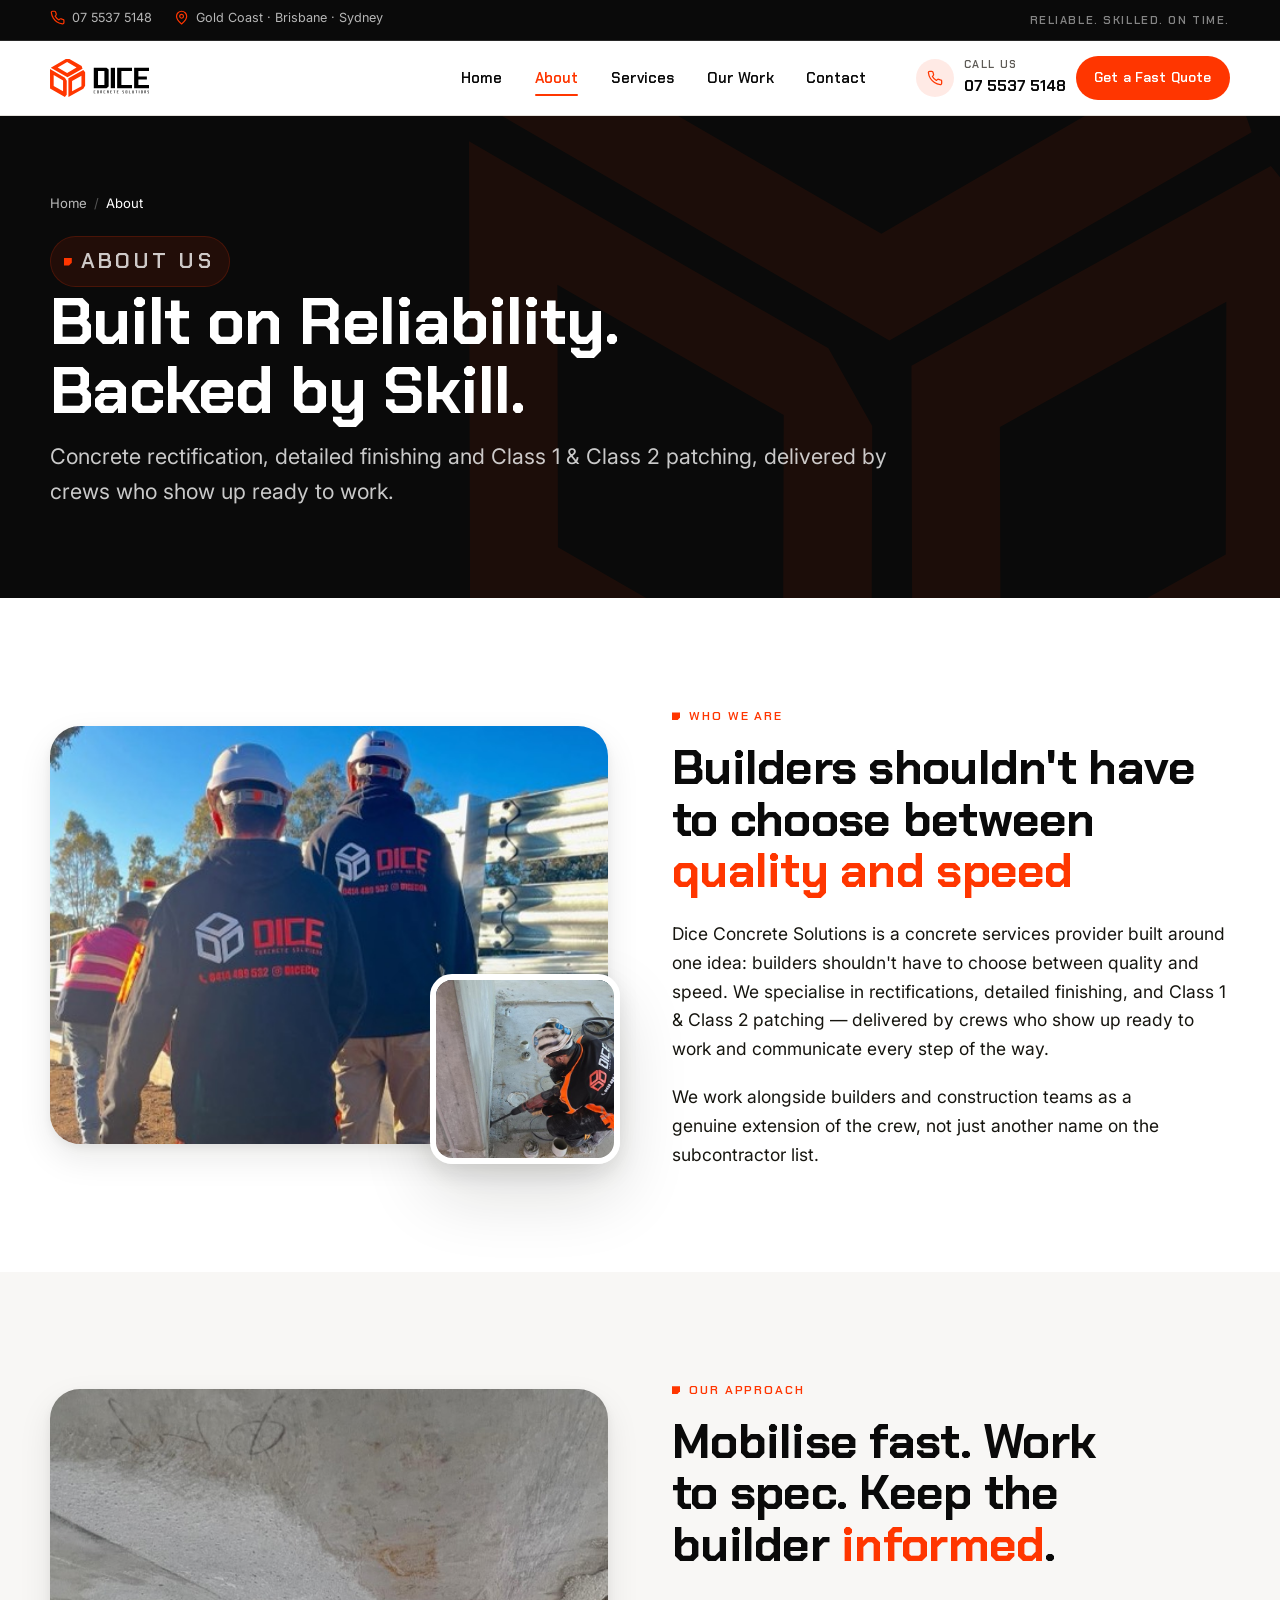
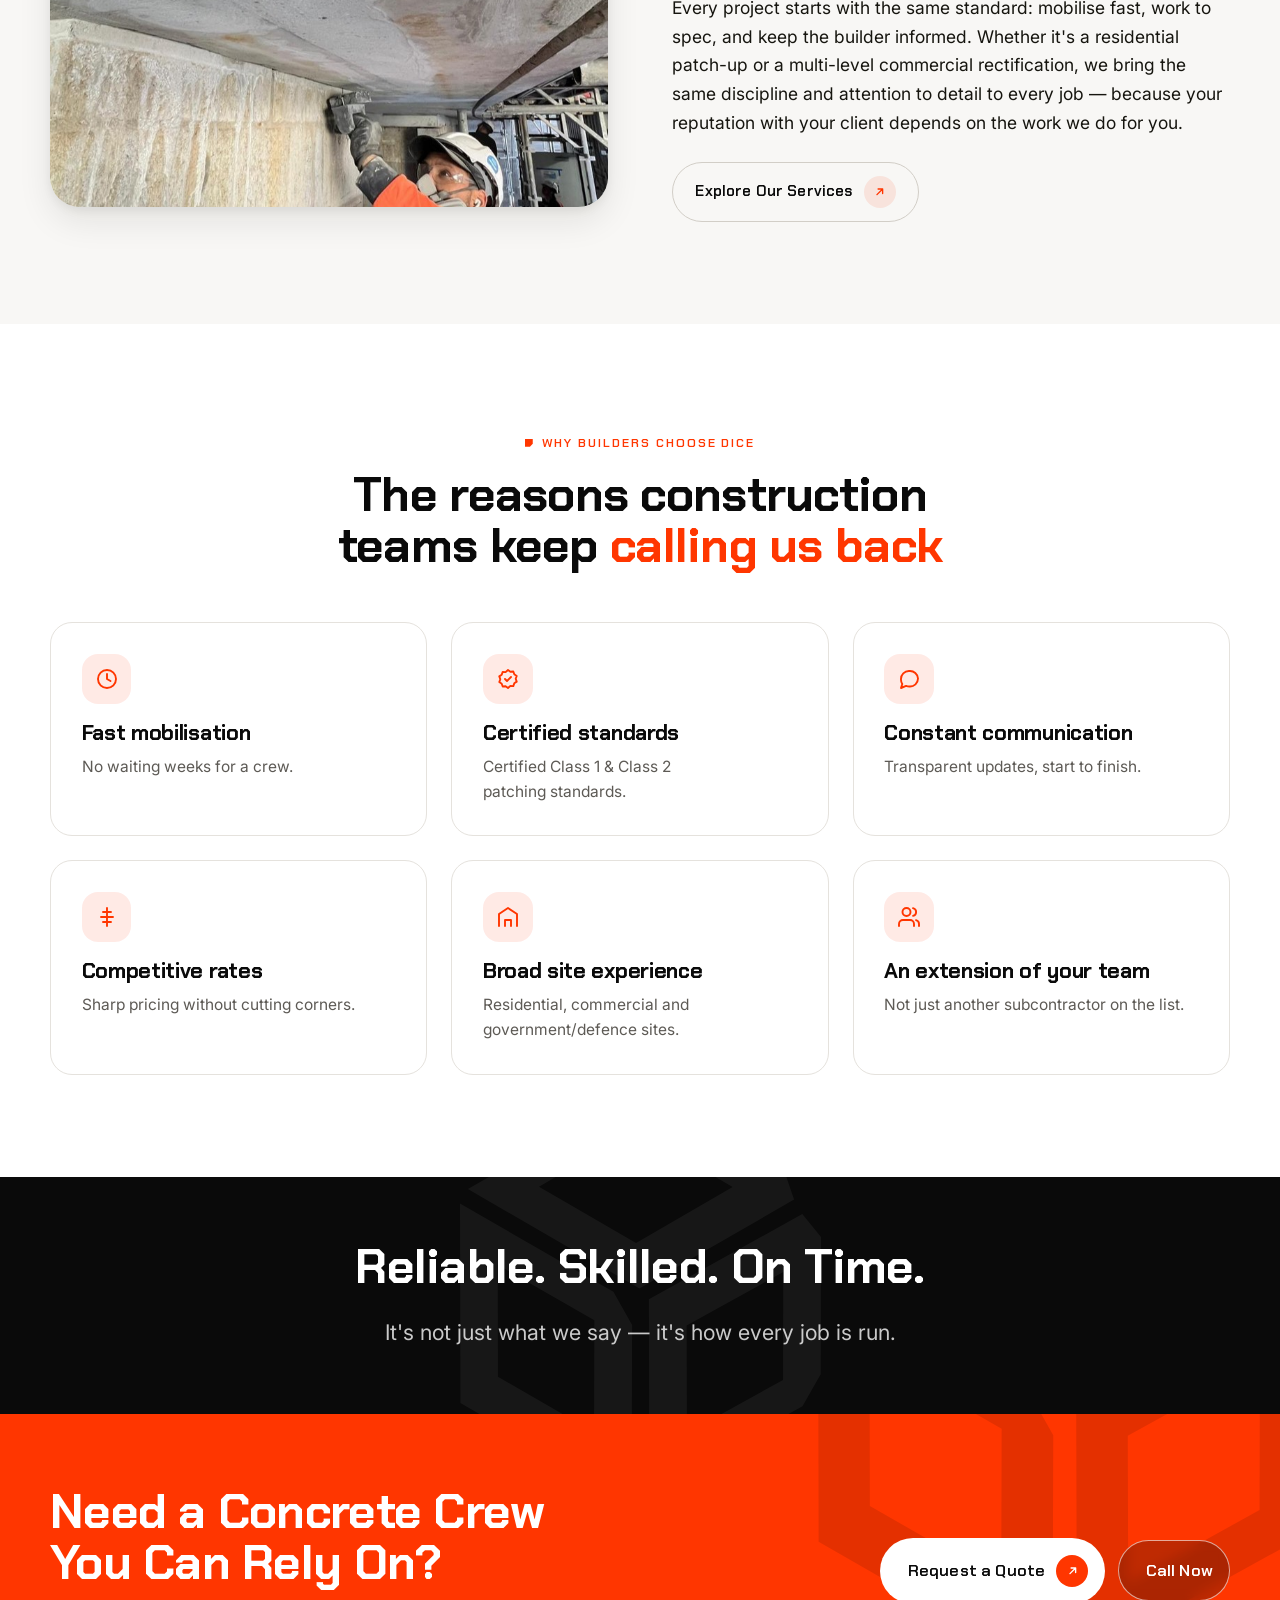
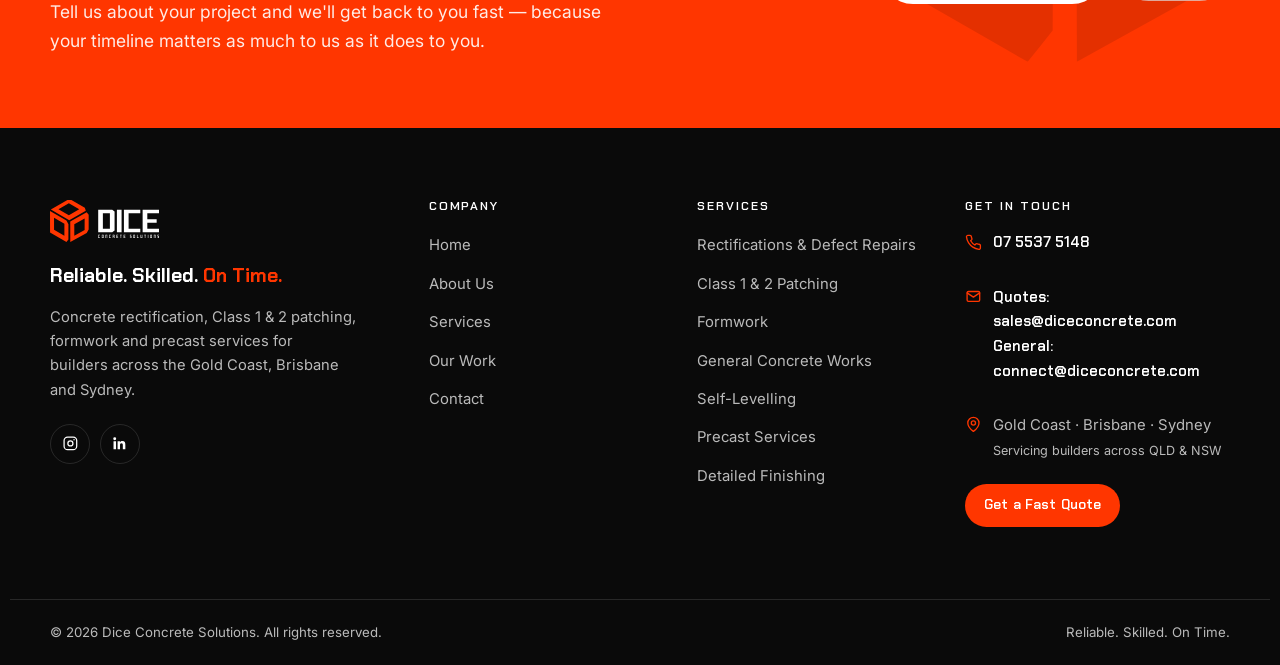
==== about/index.html @ fd0170e8 "First commit" ====
<!doctype html>
<html lang="en-AU">
<head>
<meta charset="utf-8">
<meta name="viewport" content="width=device-width, initial-scale=1">

<title>About Dice Concrete Solutions | Concrete Specialists</title>
<meta name="description" content="Learn about Dice Concrete Solutions — a concrete rectification and patching specialist built on reliability, skill and on-time delivery for builders across QLD &amp; NSW.">
<link rel="canonical" href="https://diceconc.com.au/about/">

<meta name="robots" content="index, follow, max-image-preview:large">
<meta name="theme-color" content="#0a0a0a">

<meta property="og:type" content="website">
<meta property="og:site_name" content="Dice Concrete Solutions">
<meta property="og:locale" content="en_AU">
<meta property="og:title" content="About Dice Concrete Solutions | Concrete Specialists">
<meta property="og:description" content="A concrete rectification and patching specialist built on reliability, skill and on-time delivery for builders across QLD &amp; NSW.">
<meta property="og:url" content="https://diceconc.com.au/about/">
<meta property="og:image" content="https://diceconc.com.au/assets/img/og-image.jpg">
<meta property="og:image:width" content="1200">
<meta property="og:image:height" content="630">
<meta name="twitter:card" content="summary_large_image">
<meta name="twitter:image" content="https://diceconc.com.au/assets/img/og-image.jpg">

<link rel="icon" href="../favicon.ico" sizes="32x32">
<link rel="icon" href="../favicon.svg" type="image/svg+xml">
<link rel="apple-touch-icon" href="../apple-touch-icon.png">
<link rel="manifest" href="../site.webmanifest">

<link rel="preconnect" href="https://fonts.googleapis.com">
<link rel="preconnect" href="https://fonts.gstatic.com" crossorigin>
<link rel="stylesheet" href="https://fonts.googleapis.com/css2?family=Chakra+Petch:wght@500;600;700&family=Inter:wght@400;500;600;700&display=swap">
<link rel="stylesheet" href="../assets/css/styles.css">

<script type="application/ld+json">
{
  "@context": "https://schema.org",
  "@graph": [
    {
      "@type": "AboutPage",
      "@id": "https://diceconc.com.au/about/#webpage",
      "url": "https://diceconc.com.au/about/",
      "name": "About Dice Concrete Solutions | Concrete Specialists",
      "inLanguage": "en-AU",
      "about": { "@id": "https://diceconc.com.au/#business" },
      "isPartOf": { "@id": "https://diceconc.com.au/#website" }
    },
    {
      "@type": "BreadcrumbList",
      "itemListElement": [
        { "@type": "ListItem", "position": 1, "name": "Home", "item": "https://diceconc.com.au/" },
        { "@type": "ListItem", "position": 2, "name": "About", "item": "https://diceconc.com.au/about/" }
      ]
    }
  ]
}
</script>
</head>
<body>
<a class="skip-link" href="#main">Skip to main content</a>

<div class="topbar">
  <div class="container topbar__inner">
    <ul class="topbar__list">
      <li>
        <a class="topbar__item" href="tel:+61755375148">
          <svg viewBox="0 0 24 24" fill="none" stroke="currentColor" stroke-width="1.9" stroke-linecap="round" stroke-linejoin="round" aria-hidden="true"><path d="M22 16.9v3a2 2 0 0 1-2.2 2 19.8 19.8 0 0 1-8.6-3.1 19.5 19.5 0 0 1-6-6A19.8 19.8 0 0 1 2.1 4.2 2 2 0 0 1 4.1 2h3a2 2 0 0 1 2 1.7c.1.9.4 1.8.7 2.6a2 2 0 0 1-.5 2.1L8.1 9.7a16 16 0 0 0 6 6l1.3-1.3a2 2 0 0 1 2.1-.4c.8.3 1.7.6 2.6.7a2 2 0 0 1 1.9 2.2z"/></svg>
          <span>07 5537 5148</span>
        </a>
      </li>
      <li class="topbar__hide-sm">
        <span class="topbar__item">
          <svg viewBox="0 0 24 24" fill="none" stroke="currentColor" stroke-width="1.9" stroke-linecap="round" stroke-linejoin="round" aria-hidden="true"><path d="M20 10c0 6-8 12-8 12s-8-6-8-12a8 8 0 0 1 16 0z"/><circle cx="12" cy="10" r="3"/></svg>
          <span>Gold Coast &middot; Brisbane &middot; Sydney</span>
        </span>
      </li>
    </ul>
    <p class="topbar__tag topbar__hide-sm" style="margin:0">Reliable. Skilled. On Time.</p>
  </div>
</div>

<header class="site-header">
  <div class="container site-header__inner">
    <a class="brand" href=".." aria-label="Dice Concrete Solutions — home">
      <img src="../assets/img/logo-full.svg" alt="Dice Concrete Solutions" width="548" height="211">
    </a>
    <nav class="nav" aria-label="Main">
      <ul class="nav__list">
        <li><a class="nav__link" href="..">Home</a></li>
        <li><a class="nav__link" href="../about" aria-current="page">About</a></li>
        <li><a class="nav__link" href="../services">Services</a></li>
        <li><a class="nav__link" href="../projects">Our Work</a></li>
        <!-- <li><a class="nav__link" href="../testimonials">Testimonials</a></li> -->
        <li><a class="nav__link" href="../contact">Contact</a></li>
      </ul>
    </nav>
    <div class="header__actions">
      <a class="header__phone" href="tel:+61755375148">
        <span class="header__phone-icon">
          <svg viewBox="0 0 24 24" fill="none" stroke="currentColor" stroke-width="1.9" stroke-linecap="round" stroke-linejoin="round" aria-hidden="true"><path d="M22 16.9v3a2 2 0 0 1-2.2 2 19.8 19.8 0 0 1-8.6-3.1 19.5 19.5 0 0 1-6-6A19.8 19.8 0 0 1 2.1 4.2 2 2 0 0 1 4.1 2h3a2 2 0 0 1 2 1.7c.1.9.4 1.8.7 2.6a2 2 0 0 1-.5 2.1L8.1 9.7a16 16 0 0 0 6 6l1.3-1.3a2 2 0 0 1 2.1-.4c.8.3 1.7.6 2.6.7a2 2 0 0 1 1.9 2.2z"/></svg>
        </span>
        <span>
          <span class="header__phone-label">Call us</span>
          <span class="header__phone-value">07 5537 5148</span>
        </span>
      </a>
      <a class="btn btn--sm" href="../contact">Get a Fast Quote</a>
      <button class="nav-toggle" type="button" aria-expanded="false" aria-controls="mobile-drawer" aria-label="Open menu">
        <span class="nav-toggle__bars" aria-hidden="true"><span></span><span></span><span></span></span>
      </button>
    </div>
  </div>
</header>

<div class="drawer" id="mobile-drawer">
  <div class="drawer__scrim" aria-hidden="true"></div>
  <div class="drawer__panel" role="dialog" aria-modal="true" aria-label="Site menu">
    <div class="drawer__top">
      <span class="brand"><img src="../assets/img/logo-full-light.svg" alt="Dice Concrete Solutions" width="548" height="211"></span>
      <button class="drawer__close" type="button" aria-label="Close menu">
        <svg viewBox="0 0 24 24" fill="none" stroke="currentColor" stroke-width="2.2" aria-hidden="true"><path d="M5 5l14 14M19 5L5 19"/></svg>
      </button>
    </div>
    <ul class="drawer__nav">
      <li><a href="..">Home <span aria-hidden="true">&rarr;</span></a></li>
      <li><a href="../about" aria-current="page">About <span aria-hidden="true">&rarr;</span></a></li>
      <li><a href="../services">Services <span aria-hidden="true">&rarr;</span></a></li>
      <li><a href="../projects">Our Work <span aria-hidden="true">&rarr;</span></a></li>
      <li><a href="../testimonials">Testimonials <span aria-hidden="true">&rarr;</span></a></li>
      <li><a href="../contact">Contact <span aria-hidden="true">&rarr;</span></a></li>
    </ul>
    <div class="drawer__foot">
      <a class="btn btn--block" href="../contact">Request a Quote
        <span class="btn__icon" aria-hidden="true"><svg viewBox="0 0 24 24" fill="none" stroke="currentColor" stroke-width="2.4" stroke-linecap="round" stroke-linejoin="round"><path d="M7 17 17 7M9 7h8v8"/></svg></span>
      </a>
      <a class="btn btn--on-dark btn--block" href="tel:+61755375148">Call 07 5537 5148</a>
      <p class="drawer__meta">Serving builders across the Gold Coast, Brisbane and Sydney.</p>
    </div>
  </div>
</div>

<main id="main">

  <section class="page-hero">
    <div class="container">
      <div class="page-hero__inner">
        <ol class="breadcrumbs">
          <li><a href="..">Home</a></li>
          <li><span aria-current="page">About</span></li>
        </ol>
        <p class="eyebrow eyebrow--pill">About Us</p>
        <h1>Built on Reliability. Backed by Skill.</h1>
        <p>Concrete rectification, detailed finishing and Class 1 &amp; Class 2 patching, delivered by crews who show up ready to work.</p>
      </div>
    </div>
  </section>

  <!-- WHO WE ARE -->
  <section class="section" aria-labelledby="who-title">
    <div class="container">
      <div class="split">
        <div class="media-stack reveal">
          <div class="media-stack__main">
            <img src="../assets/img/hero-960.jpg"
                 srcset="../assets/img/hero-640.jpg 640w, ../assets/img/hero-960.jpg 960w, ../assets/img/hero-1440.jpg 1440w"
                 sizes="(min-width: 940px) 46vw, 92vw"
                 width="960" height="540" loading="lazy" decoding="async"
                 style="aspect-ratio:4/3"
                 alt="Two Dice Concrete Solutions crew members in branded hoodies and hard hats walking beside a newly finished concrete barrier on site.">
          </div>
          <div class="media-stack__inset">
            <img src="../assets/img/work-core-drilling-480.jpg" width="480" height="640" loading="lazy" decoding="async"
                 alt="Dice Concrete Solutions worker using a rotary hammer around floor penetrations in a concrete slab.">
          </div>
        </div>

        <div class="reveal" data-reveal-delay="80">
          <p class="eyebrow">Who We Are</p>
          <h2 id="who-title">Builders shouldn't have to choose between <span class="accent">quality and speed</span></h2>
          <p>Dice Concrete Solutions is a concrete services provider built around one idea: builders shouldn't have to choose between quality and speed. We specialise in rectifications, detailed finishing, and Class 1 &amp; Class 2 patching — delivered by crews who show up ready to work and communicate every step of the way.</p>
          <p>We work alongside builders and construction teams as a genuine extension of the crew, not just another name on the subcontractor list.</p>
        </div>
      </div>
    </div>
  </section>

  <!-- OUR APPROACH -->
  <section class="section section--alt" aria-labelledby="approach-title">
    <div class="container">
      <div class="split split--reverse">
        <div class="reveal">
          <p class="eyebrow">Our Approach</p>
          <h2 id="approach-title">Mobilise fast. Work to spec. Keep the builder <span class="accent">informed</span>.</h2>
          <p>Every project starts with the same standard: mobilise fast, work to spec, and keep the builder informed. Whether it's a residential patch-up or a multi-level commercial rectification, we bring the same discipline and attention to detail to every job — because your reputation with your client depends on the work we do for you.</p>
          <div class="btn-row" style="margin-top:1.5rem">
            <a class="btn btn--ghost" href="../services">Explore Our Services
              <span class="btn__icon" aria-hidden="true"><svg viewBox="0 0 24 24" fill="none" stroke="currentColor" stroke-width="2.4" stroke-linecap="round" stroke-linejoin="round"><path d="M7 17 17 7M9 7h8v8"/></svg></span>
            </a>
          </div>
        </div>
        <div class="reveal" data-reveal-delay="80">
          <div class="media-stack__main">
            <img src="../assets/img/work-finishing-800.jpg"
                 srcset="../assets/img/work-finishing-480.jpg 480w, ../assets/img/work-finishing-800.jpg 800w, ../assets/img/work-finishing-1440.jpg 1440w"
                 sizes="(min-width: 940px) 46vw, 92vw"
                 width="800" height="1066" loading="lazy" decoding="async"
                 style="aspect-ratio:4/3;object-fit:cover"
                 alt="Dice Concrete Solutions tradesperson hand-trowelling a patch repair to a concrete soffit while wearing a respirator.">
          </div>
        </div>
      </div>
    </div>
  </section>

  <!-- WHY BUILDERS CHOOSE DICE -->
  <section class="section" aria-labelledby="choose-title">
    <div class="container">
      <div class="section-head section-head--center">
        <p class="eyebrow" style="justify-content:center">Why Builders Choose Dice</p>
        <h2 id="choose-title">The reasons construction teams keep <span class="accent">calling us back</span></h2>
      </div>

      <div class="grid grid--3">
        <div class="card reveal">
          <span class="card__icon" aria-hidden="true"><svg viewBox="0 0 24 24" fill="none" stroke="currentColor" stroke-width="1.9" stroke-linecap="round" stroke-linejoin="round"><circle cx="12" cy="12" r="9"/><path d="M12 7v5l3.5 2"/></svg></span>
          <h3>Fast mobilisation</h3>
          <p>No waiting weeks for a crew.</p>
        </div>
        <div class="card reveal" data-reveal-delay="60">
          <span class="card__icon" aria-hidden="true"><svg viewBox="0 0 24 24" fill="none" stroke="currentColor" stroke-width="1.9" stroke-linecap="round" stroke-linejoin="round"><path d="m9 12 2 2 4-4"/><path d="M12 3l2.4 1.7 2.9-.2 1 2.8 2.4 1.7-1 2.8 1 2.8-2.4 1.7-1 2.8-2.9-.2L12 21l-2.4-1.7-2.9.2-1-2.8L3.3 15l1-2.8-1-2.8 2.4-1.7 1-2.8 2.9.2z"/></svg></span>
          <h3>Certified standards</h3>
          <p>Certified Class 1 &amp; Class 2 patching standards.</p>
        </div>
        <div class="card reveal" data-reveal-delay="120">
          <span class="card__icon" aria-hidden="true"><svg viewBox="0 0 24 24" fill="none" stroke="currentColor" stroke-width="1.9" stroke-linecap="round" stroke-linejoin="round"><path d="M21 11.5a8 8 0 0 1-8.5 8 9 9 0 0 1-3.4-.6L4 21l1.3-4a8 8 0 0 1-1.3-4.4A8 8 0 0 1 12.5 4a8 8 0 0 1 8.5 7.5z"/></svg></span>
          <h3>Constant communication</h3>
          <p>Transparent updates, start to finish.</p>
        </div>
        <div class="card reveal" data-reveal-delay="180">
          <span class="card__icon" aria-hidden="true"><svg viewBox="0 0 24 24" fill="none" stroke="currentColor" stroke-width="1.9" stroke-linecap="round" stroke-linejoin="round"><path d="M12 3v18M8 7h8M6 12h12M8 17h8"/></svg></span>
          <h3>Competitive rates</h3>
          <p>Sharp pricing without cutting corners.</p>
        </div>
        <div class="card reveal" data-reveal-delay="240">
          <span class="card__icon" aria-hidden="true"><svg viewBox="0 0 24 24" fill="none" stroke="currentColor" stroke-width="1.9" stroke-linecap="round" stroke-linejoin="round"><path d="M3 21V9l9-6 9 6v12"/><path d="M9 21v-6h6v6"/></svg></span>
          <h3>Broad site experience</h3>
          <p>Residential, commercial and government/defence sites.</p>
        </div>
        <div class="card reveal" data-reveal-delay="300">
          <span class="card__icon" aria-hidden="true"><svg viewBox="0 0 24 24" fill="none" stroke="currentColor" stroke-width="1.9" stroke-linecap="round" stroke-linejoin="round"><path d="M17 21v-2a4 4 0 0 0-4-4H6a4 4 0 0 0-4 4v2"/><circle cx="9.5" cy="7" r="4"/><path d="M22 21v-2a4 4 0 0 0-3-3.9"/><path d="M16 3.1a4 4 0 0 1 0 7.8"/></svg></span>
          <h3>An extension of your team</h3>
          <p>Not just another subcontractor on the list.</p>
        </div>
      </div>
    </div>
  </section>

  <!-- VALUES BAND -->
  <section class="section section--dark section--tight section--watermark">
    <div class="container">
      <div class="section-head section-head--center" style="margin-bottom:0">
        <h2 style="font-size:var(--step-4)">Reliable. Skilled. On&nbsp;Time.</h2>
        <p class="lead">It's not just what we say — it's how every job is run.</p>
      </div>
    </div>
  </section>

  <section class="cta-band">
    <div class="container cta-band__inner">
      <div>
        <h2>Need a Concrete Crew You Can Rely On?</h2>
        <p>Tell us about your project and we'll get back to you fast — because your timeline matters as much to us as it does to you.</p>
      </div>
      <div class="btn-row">
        <a class="btn btn--lg" href="../contact">Request a Quote
          <span class="btn__icon" aria-hidden="true"><svg viewBox="0 0 24 24" fill="none" stroke="currentColor" stroke-width="2.4" stroke-linecap="round" stroke-linejoin="round"><path d="M7 17 17 7M9 7h8v8"/></svg></span>
        </a>
        <a class="btn btn--on-dark btn--lg" href="tel:+61755375148">Call Now</a>
      </div>
    </div>
  </section>

</main>

<footer class="site-footer">
  <div class="container site-footer__main">
    <div class="footer__brand">
      <a class="brand" href=".." aria-label="Dice Concrete Solutions — home">
        <img src="../assets/img/logo-full-light.svg" alt="Dice Concrete Solutions" width="548" height="211">
      </a>
      <p class="footer__tagline">Reliable. Skilled. <span>On Time.</span></p>
      <p class="footer__about">Concrete rectification, Class 1 &amp; 2 patching, formwork and precast services for builders across the Gold Coast, Brisbane and Sydney.</p>
      <div class="socials">
        <a href="https://www.instagram.com/diceconc/" target="_blank" rel="noopener noreferrer" aria-label="Dice Concrete Solutions on Instagram">
          <svg viewBox="0 0 24 24" fill="none" stroke="currentColor" stroke-width="1.8" stroke-linecap="round" stroke-linejoin="round" aria-hidden="true"><rect x="3" y="3" width="18" height="18" rx="5"/><circle cx="12" cy="12" r="3.6"/><circle cx="17.2" cy="6.8" r="1" fill="currentColor" stroke="none"/></svg>
        </a>
        <a href="https://www.linkedin.com/company/dice-concrete" target="_blank" rel="noopener noreferrer" aria-label="Dice Concrete Solutions on LinkedIn">
          <svg viewBox="0 0 24 24" fill="currentColor" aria-hidden="true"><path d="M20.4 20.5h-3.5v-5.6c0-1.3 0-3-1.9-3s-2.1 1.4-2.1 2.9v5.7H9.4V9h3.4v1.6c.5-.9 1.6-1.9 3.4-1.9 3.6 0 4.3 2.4 4.3 5.5v6.3ZM5.3 7.4a2.1 2.1 0 1 1 0-4.2 2.1 2.1 0 0 1 0 4.2ZM3.6 9h3.6v11.5H3.6V9Z"/></svg>
        </a>
      </div>
    </div>
    <nav aria-labelledby="footer-nav-title">
      <h2 class="footer__title" id="footer-nav-title">Company</h2>
      <ul class="footer__list">
        <li><a href="..">Home</a></li>
        <li><a href="../about">About Us</a></li>
        <li><a href="../services">Services</a></li>
        <li><a href="../projects">Our Work</a></li>
        <!-- <li><a href="../testimonials">Testimonials</a></li> -->
        <li><a href="../contact">Contact</a></li>
      </ul>
    </nav>
    <nav aria-labelledby="footer-services-title">
      <h2 class="footer__title" id="footer-services-title">Services</h2>
      <ul class="footer__list">
        <li><a href="../services#rectifications">Rectifications &amp; Defect Repairs</a></li>
        <li><a href="../services#patching">Class 1 &amp; 2 Patching</a></li>
        <li><a href="../services#formwork">Formwork</a></li>
        <li><a href="../services#general">General Concrete Works</a></li>
        <li><a href="../services#self-levelling">Self-Levelling</a></li>
        <li><a href="../services#precast">Precast Services</a></li>
        <li><a href="../services#finishing">Detailed Finishing</a></li>
      </ul>
    </nav>
    <div>
      <h2 class="footer__title">Get in touch</h2>
      <div class="footer__contact">
        <p class="footer__contact-row">
          <svg viewBox="0 0 24 24" fill="none" stroke="currentColor" stroke-width="1.9" stroke-linecap="round" stroke-linejoin="round" aria-hidden="true"><path d="M22 16.9v3a2 2 0 0 1-2.2 2 19.8 19.8 0 0 1-8.6-3.1 19.5 19.5 0 0 1-6-6A19.8 19.8 0 0 1 2.1 4.2 2 2 0 0 1 4.1 2h3a2 2 0 0 1 2 1.7c.1.9.4 1.8.7 2.6a2 2 0 0 1-.5 2.1L8.1 9.7a16 16 0 0 0 6 6l1.3-1.3a2 2 0 0 1 2.1-.4c.8.3 1.7.6 2.6.7a2 2 0 0 1 1.9 2.2z"/></svg>
          <span><a href="tel:+61755375148">07 5537 5148</a></span>
        </p>
        <p class="footer__contact-row">
          <svg viewBox="0 0 24 24" fill="none" stroke="currentColor" stroke-width="1.9" stroke-linecap="round" stroke-linejoin="round" aria-hidden="true"><rect x="3" y="5" width="18" height="14" rx="2"/><path d="m3 7 9 6 9-6"/></svg>
          <span><a href="mailto:sales@diceconcrete.com">Quotes: sales@diceconcrete.com</a><br><a href="mailto:connect@diceconcrete.com">General: connect@diceconcrete.com</a></span>
        </p>
        <p class="footer__contact-row">
          <svg viewBox="0 0 24 24" fill="none" stroke="currentColor" stroke-width="1.9" stroke-linecap="round" stroke-linejoin="round" aria-hidden="true"><path d="M20 10c0 6-8 12-8 12s-8-6-8-12a8 8 0 0 1 16 0z"/><circle cx="12" cy="10" r="3"/></svg>
          <span>Gold Coast &middot; Brisbane &middot; Sydney<br><span style="font-size:.85em">Servicing builders across QLD &amp; NSW</span></span>
        </p>
      </div>
      <div class="btn-row" style="margin-top:1.35rem">
        <a class="btn btn--sm" href="../contact">Get a Fast Quote</a>
      </div>
    </div>
  </div>
  <div class="container site-footer__bottom">
    <p>&copy; <span data-year>2026</span> Dice Concrete Solutions. All rights reserved.</p>
    <p>Reliable. Skilled. On Time.</p>
  </div>
</footer>

<div class="quick-actions">
  <a class="quick-actions__call" href="tel:+61755375148">
    <svg viewBox="0 0 24 24" fill="none" stroke="currentColor" stroke-width="2" stroke-linecap="round" stroke-linejoin="round" aria-hidden="true"><path d="M22 16.9v3a2 2 0 0 1-2.2 2 19.8 19.8 0 0 1-8.6-3.1 19.5 19.5 0 0 1-6-6A19.8 19.8 0 0 1 2.1 4.2 2 2 0 0 1 4.1 2h3a2 2 0 0 1 2 1.7c.1.9.4 1.8.7 2.6a2 2 0 0 1-.5 2.1L8.1 9.7a16 16 0 0 0 6 6l1.3-1.3a2 2 0 0 1 2.1-.4c.8.3 1.7.6 2.6.7a2 2 0 0 1 1.9 2.2z"/></svg>
    Call now
  </a>
  <a class="quick-actions__quote" href="../contact">
    <svg viewBox="0 0 24 24" fill="none" stroke="currentColor" stroke-width="2" stroke-linecap="round" stroke-linejoin="round" aria-hidden="true"><path d="M4 5h16M4 12h16M4 19h10"/></svg>
    Get a quote
  </a>
</div>

<script src="../assets/js/main.js" defer></script>
</body>
</html>
---- assets/css/styles.css ----
/* ==========================================================================
   DICE CONCRETE SOLUTIONS — Design System
   Brand palette (from the DICE brand manual):
     #FF3600  brand orange-red
     #000000  black
     #FFFFFF  white
   Neutrals are warm greys chosen to read as "concrete" alongside the brand.
   ========================================================================== */

/* --------------------------------------------------------------------------
   1. Tokens
   -------------------------------------------------------------------------- */
:root {
  /* Brand */
  --brand:          #ff3600;
  --brand-600:      #e62f00;
  --brand-700:      #c22800;
  --brand-tint:     rgba(255, 54, 0, 0.10);
  --brand-tint-2:   rgba(255, 54, 0, 0.18);

  /* Ink / dark surfaces */
  --ink:            #0a0a0a;
  --ink-900:        #101010;
  --ink-800:        #171716;
  --ink-700:        #21211f;
  --ink-600:        #2e2e2b;

  /* Concrete neutrals */
  --concrete-50:    #f8f7f5;
  --concrete-100:   #f1efec;
  --concrete-200:   #e5e2dd;
  --concrete-300:   #d2cec7;
  --steel-400:      #a9a59d;
  --steel-500:      #7d7a73;
  --steel-600:      #5d5a55;

  --white:          #ffffff;

  /* Semantic */
  --text:           #16150f;
  --text-muted:     var(--steel-600);
  --text-on-dark:   rgba(255, 255, 255, 0.72);
  --surface:        var(--white);
  --surface-alt:    var(--concrete-50);
  --line:           var(--concrete-200);
  --line-dark:      rgba(255, 255, 255, 0.12);

  /* Type */
  --font-display: "Chakra Petch", "Arial Narrow", system-ui, sans-serif;
  --font-body: "Inter", -apple-system, BlinkMacSystemFont, "Segoe UI", Roboto, Helvetica, Arial, sans-serif;

  --step--1: clamp(0.82rem, 0.79rem + 0.13vw, 0.89rem);
  --step-0:  clamp(1rem, 0.96rem + 0.18vw, 1.09rem);
  --step-1:  clamp(1.16rem, 1.09rem + 0.32vw, 1.35rem);
  --step-2:  clamp(1.38rem, 1.24rem + 0.62vw, 1.75rem);
  --step-3:  clamp(1.65rem, 1.4rem + 1.1vw, 2.3rem);
  --step-4:  clamp(1.95rem, 1.53rem + 1.86vw, 3.05rem);
  --step-5:  clamp(2.3rem, 1.6rem + 3.1vw, 4.1rem);
  --step-6:  clamp(2.6rem, 1.5rem + 4.9vw, 5.4rem);

  /* Space */
  --gutter: clamp(1.15rem, 4vw, 2.5rem);
  --section-y: clamp(3.75rem, 8vw, 7.5rem);
  --container: 1260px;
  --container-narrow: 900px;

  /* Shape */
  --r-xs: 6px;
  --r-sm: 10px;
  --r-md: 16px;
  --r-lg: 22px;
  --r-xl: 30px;
  --r-pill: 999px;

  /* Elevation */
  --shadow-sm: 0 1px 2px rgba(20, 18, 12, 0.06), 0 2px 6px rgba(20, 18, 12, 0.05);
  --shadow-md: 0 4px 10px rgba(20, 18, 12, 0.06), 0 14px 34px rgba(20, 18, 12, 0.09);
  --shadow-lg: 0 10px 24px rgba(20, 18, 12, 0.09), 0 30px 70px rgba(20, 18, 12, 0.14);
  --shadow-brand: 0 8px 22px rgba(255, 54, 0, 0.28);

  --ease: cubic-bezier(0.22, 0.61, 0.36, 1);
  --header-h: 74px;
}

/* --------------------------------------------------------------------------
   2. Reset & base
   -------------------------------------------------------------------------- */
*, *::before, *::after { box-sizing: border-box; }

html {
  -webkit-text-size-adjust: 100%;
  scroll-behavior: smooth;
  scroll-padding-top: calc(var(--header-h) + 1.5rem);
}

body {
  margin: 0;
  font-family: var(--font-body);
  font-size: var(--step-0);
  line-height: 1.65;
  color: var(--text);
  background: var(--surface);
  -webkit-font-smoothing: antialiased;
  -moz-osx-font-smoothing: grayscale;
  overflow-x: hidden;
}

body.is-locked { overflow: hidden; }

img, svg, video { display: block; max-width: 100%; height: auto; }
/* Placeholder tint only on photos — never on the logo SVGs, whose
   transparent areas would otherwise render as a grey plate. */
img[src$=".jpg"] { background: var(--concrete-100); }

h1, h2, h3, h4, h5 {
  font-family: var(--font-display);
  font-weight: 700;
  line-height: 1.06;
  letter-spacing: -0.015em;
  margin: 0 0 0.5em;
  color: var(--ink);
  text-wrap: balance;
}
h1 { font-size: var(--step-5); }
h2 { font-size: var(--step-4); }
h3 { font-size: var(--step-2); }
h4 { font-size: var(--step-1); }

p { margin: 0 0 1.1em; text-wrap: pretty; }
p:last-child { margin-bottom: 0; }

a { color: inherit; text-decoration-thickness: 1px; text-underline-offset: 3px; }

ul, ol { margin: 0 0 1.1em; padding-left: 1.15em; }
li + li { margin-top: 0.45em; }

strong { font-weight: 600; }
hr { border: 0; border-top: 1px solid var(--line); margin: 2.5rem 0; }

:focus-visible {
  outline: 3px solid var(--brand);
  outline-offset: 3px;
  border-radius: 3px;
}

::selection { background: var(--brand); color: var(--white); }

/* --------------------------------------------------------------------------
   3. Layout primitives
   -------------------------------------------------------------------------- */
.container {
  width: 100%;
  max-width: var(--container);
  margin-inline: auto;
  padding-inline: var(--gutter);
}
.container--narrow { max-width: var(--container-narrow); }

.section { padding-block: var(--section-y); position: relative; }
.section--tight { padding-block: clamp(2.5rem, 5vw, 4.5rem); }
.section--alt { background: var(--surface-alt); }
.section--dark { background: var(--ink); color: var(--white); }
.section--dark h2, .section--dark h3, .section--dark h4 { color: var(--white); }
.section--dark p { color: var(--text-on-dark); }

.sr-only {
  position: absolute; width: 1px; height: 1px;
  padding: 0; margin: -1px; overflow: hidden;
  clip: rect(0 0 0 0); white-space: nowrap; border: 0;
}

.skip-link {
  position: absolute; top: 0; left: 50%;
  transform: translate(-50%, -120%);
  z-index: 200;
  background: var(--brand); color: var(--white);
  padding: 0.7rem 1.25rem;
  font-family: var(--font-display); font-weight: 600;
  border-radius: 0 0 var(--r-sm) var(--r-sm);
  transition: transform 0.18s var(--ease);
}
.skip-link:focus { transform: translate(-50%, 0); }

/* --------------------------------------------------------------------------
   4. Type helpers
   -------------------------------------------------------------------------- */
.eyebrow {
  display: inline-flex; align-items: center; gap: 0.55rem;
  font-family: var(--font-display);
  font-size: 0.76rem; font-weight: 600;
  letter-spacing: 0.16em; text-transform: uppercase;
  color: var(--brand);
  margin: 0 0 1rem;
}
.eyebrow::before {
  content: ""; width: 8px; height: 8px;
  background: var(--brand);
  clip-path: polygon(0 0, 100% 0, 100% 65%, 65% 100%, 0 100%);
  flex: none;
}
.eyebrow--pill {
  padding: 0.42rem 0.95rem 0.42rem 0.8rem;
  border: 1px solid var(--brand-tint-2);
  background: var(--brand-tint);
  border-radius: var(--r-pill);
}
.section--dark .eyebrow--pill {
  background: rgba(255, 54, 0, 0.14);
  border-color: rgba(255, 54, 0, 0.32);
}

.lead {
  font-size: var(--step-1);
  line-height: 1.55;
  color: var(--text-muted);
}
.section--dark .lead { color: rgba(255, 255, 255, 0.78); }

.accent { color: var(--brand); }

.section-head { max-width: 62ch; margin-bottom: clamp(2rem, 4vw, 3.25rem); }
.section-head--center { margin-inline: auto; text-align: center; }
.section-head--split {
  max-width: none;
  display: grid; gap: clamp(1rem, 3vw, 3rem);
  align-items: end;
}
@media (min-width: 900px) {
  .section-head--split { grid-template-columns: minmax(0, 1.15fr) minmax(0, 1fr); }
  .section-head--split > :last-child { padding-bottom: 0.4rem; }
}

.checklist { list-style: none; padding: 0; margin: 0 0 1.75rem; }
.checklist li {
  position: relative;
  padding-left: 2.1rem;
  margin-top: 0.7rem;
  line-height: 1.5;
}
.checklist li:first-child { margin-top: 0; }
.checklist li::before {
  content: "";
  position: absolute; left: 0; top: 0.22em;
  width: 1.35rem; height: 1.35rem;
  border-radius: 50%;
  background: var(--brand);
  /* check mark */
  -webkit-mask: url("data:image/svg+xml,%3Csvg xmlns='http://www.w3.org/2000/svg' viewBox='0 0 24 24'%3E%3Ccircle cx='12' cy='12' r='12' fill='black'/%3E%3C/svg%3E") center/contain no-repeat;
          mask: url("data:image/svg+xml,%3Csvg xmlns='http://www.w3.org/2000/svg' viewBox='0 0 24 24'%3E%3Ccircle cx='12' cy='12' r='12' fill='black'/%3E%3C/svg%3E") center/contain no-repeat;
}
.checklist li::after {
  content: "";
  position: absolute; left: 0.38rem; top: 0.53em;
  width: 0.6rem; height: 0.34rem;
  border-left: 2.2px solid var(--white);
  border-bottom: 2.2px solid var(--white);
  transform: rotate(-45deg);
}

/* --------------------------------------------------------------------------
   5. Buttons
   -------------------------------------------------------------------------- */
.btn {
  --btn-bg: var(--brand);
  --btn-fg: var(--white);
  display: inline-flex; align-items: center; gap: 0.7rem;
  padding: 0.82rem 0.82rem 0.82rem 1.4rem;
  border: 1px solid transparent;
  border-radius: var(--r-pill);
  background: var(--btn-bg);
  color: var(--btn-fg);
  font-family: var(--font-display);
  font-size: 0.95rem; font-weight: 600;
  letter-spacing: 0.01em;
  text-decoration: none;
  cursor: pointer;
  transition: transform 0.18s var(--ease), background-color 0.18s var(--ease),
              box-shadow 0.18s var(--ease), color 0.18s var(--ease), border-color 0.18s var(--ease);
  white-space: nowrap;
}
.btn__icon {
  display: grid; place-items: center;
  width: 2rem; height: 2rem;
  border-radius: 50%;
  background: rgba(255, 255, 255, 0.2);
  flex: none;
  transition: transform 0.22s var(--ease), background-color 0.18s var(--ease);
}
.btn__icon svg { width: 0.85rem; height: 0.85rem; }
.btn:hover { background: var(--brand-600); transform: translateY(-2px); box-shadow: var(--shadow-brand); }
.btn:hover .btn__icon { transform: translate(2px, -2px); }
.btn:active { transform: translateY(0); }

.btn--ghost {
  --btn-bg: transparent;
  --btn-fg: var(--ink);
  border-color: var(--concrete-300);
  padding-inline: 1.4rem;
}
.btn--ghost .btn__icon { background: var(--brand-tint); color: var(--brand); }
.btn--ghost:hover { background: var(--ink); color: var(--white); border-color: var(--ink); box-shadow: var(--shadow-md); }
.btn--ghost:hover .btn__icon { background: rgba(255, 255, 255, 0.18); color: var(--white); }

.btn--on-dark {
  --btn-bg: rgba(255, 255, 255, 0.08);
  --btn-fg: var(--white);
  border-color: rgba(255, 255, 255, 0.24);
  backdrop-filter: blur(6px);
}
.btn--on-dark:hover { background: var(--white); color: var(--ink); border-color: var(--white); box-shadow: var(--shadow-lg); }
.btn--on-dark:hover .btn__icon { background: var(--brand); color: var(--white); }

.btn--dark { --btn-bg: var(--ink); --btn-fg: var(--white); }
.btn--dark:hover { background: var(--ink-700); }

.btn--sm { padding: 0.6rem 1.1rem; font-size: 0.85rem; }
.btn--block { width: 100%; justify-content: center; }
.btn--lg { padding: 1rem 1rem 1rem 1.65rem; font-size: 1.03rem; }

.btn-row { display: flex; flex-wrap: wrap; gap: 0.8rem; align-items: center; }

.link-arrow {
  display: inline-flex; align-items: center; gap: 0.5rem;
  font-family: var(--font-display); font-weight: 600;
  color: var(--brand);
  text-decoration: none;
  border-bottom: 2px solid transparent;
  transition: gap 0.18s var(--ease), border-color 0.18s var(--ease);
}
.link-arrow svg { width: 0.8rem; height: 0.8rem; }
.link-arrow:hover { gap: 0.85rem; border-bottom-color: var(--brand); }

/* --------------------------------------------------------------------------
   6. Top bar + header
   -------------------------------------------------------------------------- */
.topbar {
  background: var(--ink);
  color: rgba(255, 255, 255, 0.7);
  font-size: 0.79rem;
  border-bottom: 1px solid var(--line-dark);
}
.topbar__inner {
  display: flex; align-items: center; justify-content: space-between;
  gap: 1rem; min-height: 40px;
}
.topbar__list {
  display: flex; align-items: center; gap: 1.35rem;
  list-style: none; margin: 0; padding: 0;
  flex-wrap: wrap;
}
.topbar__list li { margin: 0; }
.topbar a { color: inherit; text-decoration: none; transition: color 0.16s var(--ease); }
.topbar a:hover { color: var(--white); }
.topbar__item { display: inline-flex; align-items: center; gap: 0.45rem; }
.topbar__item svg { width: 0.95rem; height: 0.95rem; color: var(--brand); flex: none; }
.topbar__tag {
  font-family: var(--font-display); font-weight: 600;
  letter-spacing: 0.14em; text-transform: uppercase;
  font-size: 0.7rem; color: rgba(255, 255, 255, 0.5);
}
@media (max-width: 767px) {
  .topbar__hide-sm { display: none; }
  .topbar__inner { justify-content: center; }
}

.site-header {
  position: sticky; top: 0; z-index: 100;
  background: rgba(255, 255, 255, 0.9);
  backdrop-filter: blur(14px) saturate(1.4);
  border-bottom: 1px solid var(--line);
  transition: box-shadow 0.22s var(--ease), background-color 0.22s var(--ease);
}
.site-header.is-stuck { box-shadow: var(--shadow-md); background: rgba(255, 255, 255, 0.97); }

.site-header__inner {
  display: flex; align-items: center; gap: 1.25rem;
  min-height: var(--header-h);
}

.brand { display: inline-flex; align-items: center; flex: none; text-decoration: none; color: var(--ink); }
.brand svg, .brand img { height: 34px; width: auto; }
@media (min-width: 1024px) { .brand svg, .brand img { height: 38px; } }

.nav { margin-left: auto; display: none; }
.nav__list { display: flex; align-items: center; gap: 0.35rem; list-style: none; margin: 0; padding: 0; }
.nav__list li { margin: 0; }
.nav__link {
  display: block;
  padding: 0.55rem 0.85rem;
  font-family: var(--font-display); font-weight: 600;
  font-size: 0.93rem;
  color: var(--ink);
  text-decoration: none;
  border-radius: var(--r-sm);
  position: relative;
  transition: color 0.16s var(--ease), background-color 0.16s var(--ease);
}
.nav__link:hover { background: var(--concrete-100); }
.nav__link[aria-current="page"] { color: var(--brand); }
.nav__link[aria-current="page"]::after {
  content: ""; position: absolute; left: 0.85rem; right: 0.85rem; bottom: 0.2rem;
  height: 2px; background: var(--brand); border-radius: 2px;
}

.header__actions { display: flex; align-items: center; gap: 0.6rem; margin-left: auto; }
/* On the narrowest screens the sticky bottom bar already carries the CTA,
   so give the logo and menu button room to breathe. */
@media (max-width: 479px) { .header__actions > .btn { display: none; } }
.header__phone {
  display: none; align-items: center; gap: 0.6rem;
  text-decoration: none; color: var(--ink);
}
.header__phone-icon {
  display: grid; place-items: center;
  width: 2.4rem; height: 2.4rem;
  border-radius: 50%;
  background: var(--brand-tint); color: var(--brand);
  flex: none;
  transition: background-color 0.18s var(--ease), color 0.18s var(--ease);
}
.header__phone-icon svg { width: 1rem; height: 1rem; }
.header__phone:hover .header__phone-icon { background: var(--brand); color: var(--white); }
.header__phone-label {
  display: block;
  font-size: 0.68rem; letter-spacing: 0.12em; text-transform: uppercase;
  color: var(--text-muted); line-height: 1.3;
  font-family: var(--font-display); font-weight: 600;
}
.header__phone-value { font-family: var(--font-display); font-weight: 700; font-size: 0.95rem; line-height: 1.2; }

@media (min-width: 1024px) {
  .nav { display: block; }
  .header__actions { margin-left: 1rem; }
  .header__phone { display: flex; }
}

.nav-toggle {
  display: inline-flex; align-items: center; justify-content: center;
  width: 2.9rem; height: 2.9rem;
  border: 1px solid var(--line);
  background: var(--white);
  border-radius: var(--r-sm);
  cursor: pointer;
  color: var(--ink);
  transition: background-color 0.18s var(--ease), border-color 0.18s var(--ease);
}
.nav-toggle:hover { background: var(--concrete-100); }
.nav-toggle__bars { display: block; width: 20px; height: 14px; position: relative; }
.nav-toggle__bars span {
  position: absolute; left: 0; height: 2px; width: 100%;
  background: currentColor; border-radius: 2px;
  transition: transform 0.24s var(--ease), opacity 0.18s var(--ease), width 0.24s var(--ease);
}
.nav-toggle__bars span:nth-child(1) { top: 0; }
.nav-toggle__bars span:nth-child(2) { top: 6px; width: 70%; }
.nav-toggle__bars span:nth-child(3) { top: 12px; }
.nav-toggle[aria-expanded="true"] .nav-toggle__bars span:nth-child(1) { transform: translateY(6px) rotate(45deg); }
.nav-toggle[aria-expanded="true"] .nav-toggle__bars span:nth-child(2) { opacity: 0; }
.nav-toggle[aria-expanded="true"] .nav-toggle__bars span:nth-child(3) { transform: translateY(-6px) rotate(-45deg); }
@media (min-width: 1024px) { .nav-toggle { display: none; } }

/* Mobile drawer */
.drawer {
  position: fixed; inset: 0; z-index: 150;
  visibility: hidden;
}
.drawer.is-open { visibility: visible; }
.drawer__scrim {
  position: absolute; inset: 0;
  background: rgba(10, 10, 10, 0.55);
  opacity: 0;
  transition: opacity 0.28s var(--ease);
  backdrop-filter: blur(2px);
}
.drawer.is-open .drawer__scrim { opacity: 1; }
.drawer__panel {
  position: absolute; inset: 0 0 0 auto;
  width: min(92vw, 400px);
  background: var(--ink);
  color: var(--white);
  padding: 1.25rem var(--gutter) 2rem;
  display: flex; flex-direction: column;
  transform: translateX(100%);
  transition: transform 0.34s var(--ease);
  overflow-y: auto;
}
.drawer.is-open .drawer__panel { transform: translateX(0); }
.drawer__top { display: flex; align-items: center; justify-content: space-between; margin-bottom: 1.75rem; }
.drawer__top .brand { color: var(--white); }
.drawer__close {
  width: 2.6rem; height: 2.6rem;
  display: grid; place-items: center;
  background: rgba(255, 255, 255, 0.08);
  border: 1px solid var(--line-dark);
  border-radius: var(--r-sm);
  color: var(--white); cursor: pointer;
}
.drawer__close svg { width: 1rem; height: 1rem; }
.drawer__nav { list-style: none; margin: 0 0 auto; padding: 0; }
.drawer__nav li { margin: 0; border-bottom: 1px solid var(--line-dark); }
.drawer__nav a {
  display: flex; align-items: center; justify-content: space-between;
  padding: 1rem 0;
  font-family: var(--font-display); font-weight: 600; font-size: 1.2rem;
  color: var(--white); text-decoration: none;
}
.drawer__nav a[aria-current="page"] { color: var(--brand); }
.drawer__nav a span { color: var(--brand); font-size: 0.8rem; }
.drawer__foot { margin-top: 2rem; display: grid; gap: 0.7rem; }
.drawer__meta { font-size: 0.85rem; color: var(--text-on-dark); }

/* --------------------------------------------------------------------------
   7. Hero
   -------------------------------------------------------------------------- */
.hero { padding: clamp(0.75rem, 2vw, 1.5rem) 0 0; }
.hero__frame {
  position: relative;
  border-radius: var(--r-xl);
  overflow: hidden;
  isolation: isolate;
  min-height: clamp(480px, 76vh, 720px);
  display: flex; align-items: flex-end;
  background: var(--ink);
}
.hero__media {
  position: absolute; inset: 0;
  width: 100%; height: 100%;
  object-fit: cover;
  object-position: 52% 32%;
}
.hero__frame::after {
  content: "";
  position: absolute; inset: 0;
  background:
    linear-gradient(to top, rgba(6, 6, 6, 0.9) 0%, rgba(6, 6, 6, 0.55) 42%, rgba(6, 6, 6, 0.18) 72%, rgba(6, 6, 6, 0.35) 100%),
    linear-gradient(to right, rgba(6, 6, 6, 0.55), rgba(6, 6, 6, 0) 65%);
}
.hero__content {
  position: relative; z-index: 1;
  padding: clamp(2rem, 5vw, 4rem) clamp(1.35rem, 4vw, 3.5rem);
  max-width: 46rem;
  color: var(--white);
}
.hero h1 { color: var(--white); margin-bottom: 1rem; }
.hero__sub {
  font-size: var(--step-1);
  color: rgba(255, 255, 255, 0.86);
  max-width: 40rem;
  margin-bottom: 1.9rem;
}
.hero .eyebrow { color: var(--white); background: rgba(255, 54, 0, 0.9); border-color: transparent; }
.hero .eyebrow::before { background: var(--white); }

.hero__badges {
  position: absolute; z-index: 1;
  top: clamp(1.35rem, 4vw, 2.6rem); right: clamp(1.35rem, 4vw, 2.6rem);
  display: none; flex-direction: column; gap: 0.5rem; align-items: flex-end;
}
@media (min-width: 860px) { .hero__badges { display: flex; } }
.hero__badge {
  display: inline-flex; align-items: center; gap: 0.55rem;
  padding: 0.55rem 1rem;
  border-radius: var(--r-pill);
  background: rgba(12, 12, 12, 0.5);
  border: 1px solid rgba(255, 255, 255, 0.18);
  backdrop-filter: blur(10px);
  color: var(--white);
  font-family: var(--font-display); font-weight: 600; font-size: 0.82rem;
  letter-spacing: 0.02em;
}
.hero__badge svg { width: 0.95rem; height: 0.95rem; color: var(--brand); flex: none; }

/* Page hero (inner pages) */
.page-hero {
  background: var(--ink);
  color: var(--white);
  padding-block: clamp(2.75rem, 6vw, 5rem) clamp(3rem, 7vw, 5.5rem);
  position: relative;
  overflow: hidden;
}
.page-hero::before {
  content: "";
  position: absolute; inset: 0;
  background-image: url("../img/logo-mark-brand.svg");
  background-repeat: no-repeat;
  background-position: right -8% center;
  background-size: auto 190%;
  opacity: 0.07;
  pointer-events: none;
}
.page-hero__inner { position: relative; max-width: 56rem; }
.page-hero h1 { color: var(--white); margin-bottom: 0.85rem; }
.page-hero p { color: rgba(255, 255, 255, 0.78); font-size: var(--step-1); margin-bottom: 0; }
.page-hero .btn-row { margin-top: 2rem; }

.breadcrumbs {
  display: flex; flex-wrap: wrap; align-items: center; gap: 0.45rem;
  list-style: none; margin: 0 0 1.35rem; padding: 0;
  font-size: 0.82rem;
  color: rgba(255, 255, 255, 0.55);
}
.breadcrumbs li { margin: 0; display: inline-flex; align-items: center; gap: 0.45rem; }
.breadcrumbs li + li::before { content: "/"; color: rgba(255, 255, 255, 0.3); }
.breadcrumbs a { color: rgba(255, 255, 255, 0.72); text-decoration: none; }
.breadcrumbs a:hover { color: var(--brand); }
.breadcrumbs [aria-current="page"] { color: var(--white); }

/* --------------------------------------------------------------------------
   8. Cards & grids
   -------------------------------------------------------------------------- */
.grid { display: grid; gap: clamp(1rem, 2vw, 1.5rem); }
.grid--2 { grid-template-columns: 1fr; }
.grid--3 { grid-template-columns: 1fr; }
.grid--4 { grid-template-columns: 1fr; }
@media (min-width: 620px) {
  .grid--2, .grid--3, .grid--4 { grid-template-columns: repeat(2, minmax(0, 1fr)); }
}
@media (min-width: 960px) {
  .grid--3 { grid-template-columns: repeat(3, minmax(0, 1fr)); }
  .grid--4 { grid-template-columns: repeat(4, minmax(0, 1fr)); }
}

.card {
  position: relative;
  background: var(--white);
  border: 1px solid var(--line);
  border-radius: var(--r-lg);
  padding: clamp(1.5rem, 2.4vw, 2.1rem);
  display: flex; flex-direction: column;
  transition: transform 0.24s var(--ease), box-shadow 0.24s var(--ease), border-color 0.24s var(--ease);
}
.card:hover { transform: translateY(-4px); box-shadow: var(--shadow-md); border-color: var(--concrete-300); }
.card h3 { font-size: var(--step-1); margin-bottom: 0.55rem; }
.card p { color: var(--text-muted); font-size: 0.97rem; margin-bottom: 0; }
.card__icon {
  display: grid; place-items: center;
  width: 3.1rem; height: 3.1rem;
  border-radius: var(--r-md);
  background: var(--brand-tint);
  color: var(--brand);
  margin-bottom: 1.15rem;
}
.card__icon svg { width: 1.5rem; height: 1.5rem; }
.card__corner {
  position: absolute; top: 1.1rem; right: 1.1rem;
  width: 2.1rem; height: 2.1rem;
  display: grid; place-items: center;
  border-radius: 50%;
  border: 1px solid var(--line);
  color: var(--steel-500);
  transition: background-color 0.2s var(--ease), color 0.2s var(--ease), border-color 0.2s var(--ease), transform 0.2s var(--ease);
}
.card__corner svg { width: 0.75rem; height: 0.75rem; }
.card:hover .card__corner {
  background: var(--brand); color: var(--white); border-color: var(--brand);
  transform: translate(2px, -2px);
}
.card--link { text-decoration: none; color: inherit; }

.card--dark {
  background: var(--ink-800);
  border-color: var(--line-dark);
  color: var(--white);
}
.card--dark h3 { color: var(--white); }
.card--dark p { color: var(--text-on-dark); }
.card--dark .card__icon { background: rgba(255, 54, 0, 0.16); }
.card--dark .card__corner { border-color: var(--line-dark); color: rgba(255, 255, 255, 0.5); }
.card--dark:hover { border-color: rgba(255, 255, 255, 0.24); }

/* Trust strip: pulls up over the hero.
   Fixed steps rather than a negative clamp() — clamp() needs min <= max. */
.trust {
  position: relative; z-index: 2;
  margin-top: -1.75rem;
}
@media (min-width: 760px)  { .trust { margin-top: -2.75rem; } }
@media (min-width: 1100px) { .trust { margin-top: -3.75rem; } }
.trust__grid {
  display: grid; gap: 1px;
  background: var(--line);
  border: 1px solid var(--line);
  border-radius: var(--r-lg);
  overflow: hidden;
  box-shadow: var(--shadow-lg);
  grid-template-columns: 1fr;
}
@media (min-width: 760px) { .trust__grid { grid-template-columns: repeat(3, 1fr); } }
.trust__item {
  background: var(--white);
  padding: clamp(1.4rem, 2.4vw, 2rem);
  display: flex; gap: 1rem; align-items: flex-start;
}
.trust__icon {
  display: grid; place-items: center;
  width: 2.7rem; height: 2.7rem; flex: none;
  border-radius: var(--r-sm);
  background: var(--ink); color: var(--brand);
}
.trust__icon svg { width: 1.3rem; height: 1.3rem; }
.trust__item h3 { font-size: 1.06rem; margin-bottom: 0.2rem; }
.trust__item p { font-size: 0.9rem; color: var(--text-muted); margin: 0; }

/* --------------------------------------------------------------------------
   9. Split (media + text)
   -------------------------------------------------------------------------- */
.split {
  display: grid; gap: clamp(2rem, 5vw, 4.25rem);
  align-items: center;
}
@media (min-width: 940px) {
  .split { grid-template-columns: minmax(0, 1fr) minmax(0, 1fr); }
  .split--wide-text { grid-template-columns: minmax(0, 0.9fr) minmax(0, 1.1fr); }
  .split--reverse > :first-child { order: 2; }
}

.media-stack { position: relative; }
.media-stack__main {
  border-radius: var(--r-xl);
  overflow: hidden;
  box-shadow: var(--shadow-md);
}
.media-stack__main img { width: 100%; aspect-ratio: 4 / 5; object-fit: cover; }
.media-stack__inset {
  position: absolute;
  right: -0.75rem; bottom: -1.25rem;
  width: clamp(9rem, 34%, 14rem);
  border-radius: var(--r-lg);
  overflow: hidden;
  border: 6px solid var(--white);
  box-shadow: var(--shadow-lg);
}
.media-stack__inset img { width: 100%; aspect-ratio: 1 / 1; object-fit: cover; }
.media-stack__tag {
  position: absolute;
  left: -0.75rem; top: clamp(1rem, 3vw, 2rem);
  background: var(--brand); color: var(--white);
  padding: 0.9rem 1.15rem;
  border-radius: var(--r-md);
  box-shadow: var(--shadow-brand);
  font-family: var(--font-display);
  line-height: 1.15;
  max-width: 11rem;
}
.media-stack__tag b { display: block; font-size: 1.5rem; font-weight: 700; }
.media-stack__tag span { font-size: 0.78rem; letter-spacing: 0.08em; text-transform: uppercase; opacity: 0.92; }
@media (max-width: 939px) { .media-stack { margin-bottom: 2.5rem; } }

/* Tabs */
.tabs { margin-bottom: 1.6rem; }
.tabs__list {
  display: flex; flex-wrap: wrap; gap: 0.5rem;
  list-style: none; margin: 0 0 1.4rem; padding: 0;
}
.tabs__list li { margin: 0; }
.tabs__btn {
  border: 1px solid var(--line);
  background: var(--white);
  color: var(--ink);
  padding: 0.6rem 1.15rem;
  border-radius: var(--r-pill);
  font-family: var(--font-display); font-weight: 600; font-size: 0.85rem;
  letter-spacing: 0.06em; text-transform: uppercase;
  cursor: pointer;
  transition: background-color 0.18s var(--ease), color 0.18s var(--ease), border-color 0.18s var(--ease);
}
.tabs__btn:hover { border-color: var(--brand); color: var(--brand); }
.tabs__btn[aria-selected="true"] {
  background: var(--brand); color: var(--white); border-color: var(--brand);
}
.tabs__panel[hidden] { display: none; }

/* Callout */
.callout {
  display: flex; align-items: center; gap: 1rem;
  padding: 1.1rem 1.3rem;
  border: 1px solid var(--line);
  border-left: 4px solid var(--brand);
  border-radius: var(--r-md);
  background: var(--surface-alt);
  margin-top: 1.75rem;
}
.callout__icon {
  display: grid; place-items: center;
  width: 2.7rem; height: 2.7rem; flex: none;
  border-radius: 50%;
  background: var(--ink); color: var(--brand);
}
.callout__icon svg { width: 1.15rem; height: 1.15rem; }
.callout p { margin: 0; font-size: 0.9rem; color: var(--text-muted); }
.callout a { font-family: var(--font-display); font-weight: 700; color: var(--ink); text-decoration: none; font-size: 1.05rem; }
.callout a:hover { color: var(--brand); }

/* Editorial note — visible reminder for content still to be supplied */
.note {
  display: flex; gap: 0.9rem;
  padding: 1.05rem 1.25rem;
  border: 1px dashed var(--concrete-300);
  border-radius: var(--r-md);
  background: var(--concrete-50);
  font-size: 0.9rem;
  color: var(--text-muted);
}
.note svg { width: 1.15rem; height: 1.15rem; color: var(--brand); flex: none; margin-top: 0.15rem; }
.note p { margin: 0; }
.note strong { color: var(--ink); }
.section--dark .note {
  background: rgba(255, 255, 255, 0.04);
  border-color: rgba(255, 255, 255, 0.2);
  color: var(--text-on-dark);
}
.section--dark .note strong { color: var(--white); }

/* --------------------------------------------------------------------------
   10. Marquee
   -------------------------------------------------------------------------- */
.marquee {
  background: var(--brand);
  color: var(--white);
  padding-block: clamp(0.9rem, 2vw, 1.35rem);
  overflow: hidden;
  border-block: 1px solid var(--brand-600);
}
.marquee__track {
  display: flex; align-items: center; gap: 2.5rem;
  width: max-content;
  animation: marquee 34s linear infinite;
}
.marquee__group { display: flex; align-items: center; gap: 2.5rem; }
.marquee__item {
  display: inline-flex; align-items: center; gap: 2.5rem;
  font-family: var(--font-display); font-weight: 700;
  font-size: clamp(1.05rem, 2.4vw, 1.7rem);
  letter-spacing: 0.06em; text-transform: uppercase;
  white-space: nowrap;
}
.marquee__item::after {
  content: "";
  width: 0.65rem; height: 0.65rem;
  background: currentColor;
  clip-path: polygon(50% 0, 100% 50%, 50% 100%, 0 50%);
  opacity: 0.65;
  flex: none;
}
@keyframes marquee { from { transform: translateX(0); } to { transform: translateX(-50%); } }
.marquee:hover .marquee__track { animation-play-state: paused; }

/* --------------------------------------------------------------------------
   11. Services carousel
   -------------------------------------------------------------------------- */
.carousel { position: relative; }
.carousel__viewport {
  /* Flex (not grid) so tracks keep their width and the row actually overflows
     — `minmax(0, …)` grid tracks collapse instead of scrolling. */
  display: flex;
  gap: clamp(1rem, 2vw, 1.5rem);
  overflow-x: auto;
  overscroll-behavior-x: contain;
  scroll-snap-type: x mandatory;
  scroll-behavior: smooth;
  padding-bottom: 0.75rem;
  scrollbar-width: thin;
  scrollbar-color: rgba(255, 255, 255, 0.28) transparent;
}
.carousel__viewport > * {
  flex: 0 0 auto;
  width: min(80vw, 310px);
  scroll-snap-align: start;
}
@media (min-width: 760px)  { .carousel__viewport > * { width: calc(50% - 0.75rem); } }
@media (min-width: 1100px) { .carousel__viewport > * { width: calc(33.333% - 1rem); } }
.carousel__viewport::-webkit-scrollbar { height: 6px; }
.carousel__viewport::-webkit-scrollbar-track { background: transparent; }
.carousel__viewport::-webkit-scrollbar-thumb { background: rgba(255, 255, 255, 0.25); border-radius: 99px; }

.carousel__controls { display: flex; gap: 0.6rem; }
.carousel__btn {
  width: 2.9rem; height: 2.9rem;
  display: grid; place-items: center;
  border-radius: 50%;
  border: 1px solid var(--line-dark);
  background: rgba(255, 255, 255, 0.07);
  color: var(--white);
  cursor: pointer;
  transition: background-color 0.18s var(--ease), color 0.18s var(--ease), transform 0.18s var(--ease);
}
.carousel__btn svg { width: 0.95rem; height: 0.95rem; }
.carousel__btn:hover:not(:disabled) { background: var(--brand); border-color: var(--brand); transform: scale(1.06); }
.carousel__btn:disabled { opacity: 0.32; cursor: not-allowed; }

.service-card {
  background: var(--white);
  border-radius: var(--r-lg);
  overflow: hidden;
  display: flex; flex-direction: column;
  text-decoration: none; color: inherit;
  transition: transform 0.24s var(--ease), box-shadow 0.24s var(--ease);
}
.service-card:hover { transform: translateY(-5px); box-shadow: var(--shadow-lg); }
.service-card__media { position: relative; }
.service-card__media img { width: 100%; aspect-ratio: 16 / 11; object-fit: cover; }
.service-card__badge {
  position: absolute; right: 1rem; bottom: -1.25rem;
  width: 2.9rem; height: 2.9rem;
  display: grid; place-items: center;
  border-radius: 50%;
  background: var(--brand); color: var(--white);
  border: 4px solid var(--white);
  box-shadow: var(--shadow-sm);
  transition: transform 0.22s var(--ease);
}
.service-card__badge svg { width: 0.9rem; height: 0.9rem; }
.service-card:hover .service-card__badge { transform: rotate(45deg); }
.service-card__body { padding: 1.75rem 1.5rem 1.6rem; flex: 1; }
.service-card__kicker {
  font-family: var(--font-display); font-size: 0.7rem; font-weight: 600;
  letter-spacing: 0.16em; text-transform: uppercase;
  color: var(--brand); display: block; margin-bottom: 0.4rem;
}
/* Explicit ink: these light cards also live inside `.section--dark`,
   whose heading rule would otherwise paint them white-on-white. */
.service-card h3 { font-size: 1.12rem; margin-bottom: 0.5rem; color: var(--ink); }
.service-card p { font-size: 0.93rem; color: var(--text-muted); margin: 0; }

/* Same guard for any other light surface dropped into a dark section. */
.section--dark .card:not(.card--dark) h3,
.section--dark .quote-card h3,
.section--dark .placeholder-panel h3 { color: var(--ink); }
.section--dark .card:not(.card--dark) p,
.section--dark .quote-card blockquote,
.section--dark .placeholder-panel p { color: var(--text-muted); }

/* --------------------------------------------------------------------------
   12. Numbered steps / stats
   -------------------------------------------------------------------------- */
.steps { display: grid; gap: clamp(1.75rem, 3vw, 2.5rem); grid-template-columns: 1fr; }
@media (min-width: 620px) { .steps { grid-template-columns: repeat(2, 1fr); } }
@media (min-width: 1040px) { .steps { grid-template-columns: repeat(4, 1fr); } }
.step { position: relative; padding-top: 1rem; }
.step__num {
  font-family: var(--font-display);
  font-size: clamp(3rem, 7vw, 4.6rem);
  font-weight: 700; line-height: 0.85;
  color: var(--concrete-200);
  display: block; margin-bottom: 0.6rem;
  letter-spacing: -0.03em;
}
.section--dark .step__num { color: rgba(255, 255, 255, 0.14); }
.step h3 { font-size: var(--step-1); margin-bottom: 0.5rem; }
.step p { color: var(--text-muted); font-size: 0.95rem; margin: 0; }
.step::before {
  content: ""; position: absolute; top: 0; left: 0;
  width: 2.4rem; height: 3px; background: var(--brand); border-radius: 2px;
}

/* Cube watermark behind a band — same motif as the page hero and CTA band. */
.section--watermark { position: relative; overflow: hidden; }
.section--watermark::before {
  content: "";
  position: absolute; inset: 0;
  background: url("../img/logo-mark-light.svg") no-repeat center / auto 165%;
  opacity: 0.05;
  pointer-events: none;
}
.section--watermark > * { position: relative; }

/* --------------------------------------------------------------------------
   13. Areas served
   -------------------------------------------------------------------------- */
.area-card {
  position: relative;
  border-radius: var(--r-lg);
  overflow: hidden;
  min-height: 15rem;
  display: flex; align-items: flex-end;
  background: var(--ink-800);
  isolation: isolate;
}
.area-card img { position: absolute; inset: 0; width: 100%; height: 100%; object-fit: cover; opacity: 0.55; transition: transform 0.5s var(--ease), opacity 0.3s var(--ease); }
.area-card::after {
  content: ""; position: absolute; inset: 0;
  background: linear-gradient(to top, rgba(8, 8, 8, 0.92), rgba(8, 8, 8, 0.25) 70%);
}
.area-card:hover img { transform: scale(1.06); opacity: 0.7; }
.area-card__body { position: relative; z-index: 1; padding: 1.5rem; color: var(--white); }
.area-card h3 { color: var(--white); font-size: var(--step-1); margin-bottom: 0.25rem; }
.area-card p { color: rgba(255, 255, 255, 0.72); font-size: 0.88rem; margin: 0; }
.area-card__pin {
  display: inline-flex; align-items: center; gap: 0.4rem;
  font-family: var(--font-display); font-size: 0.7rem; font-weight: 600;
  letter-spacing: 0.14em; text-transform: uppercase;
  color: var(--brand); margin-bottom: 0.5rem;
}
.area-card__pin svg { width: 0.85rem; height: 0.85rem; }

/* --------------------------------------------------------------------------
   14. Gallery
   -------------------------------------------------------------------------- */
.gallery { display: grid; gap: clamp(0.75rem, 1.6vw, 1.25rem); grid-template-columns: repeat(2, 1fr); }
@media (min-width: 900px) { .gallery { grid-template-columns: repeat(3, 1fr); } }
.gallery__item {
  position: relative;
  border-radius: var(--r-md);
  overflow: hidden;
  border: 0; padding: 0;
  background: var(--concrete-100);
  cursor: zoom-in;
  display: block; width: 100%;
  aspect-ratio: 4 / 5;
}
.gallery__item img { width: 100%; height: 100%; object-fit: cover; transition: transform 0.55s var(--ease); }
.gallery__item:hover img { transform: scale(1.05); }
.gallery__item figcaption {
  position: absolute; inset: auto 0 0 0;
  padding: 2.5rem 1rem 0.9rem;
  background: linear-gradient(to top, rgba(8, 8, 8, 0.88), transparent);
  color: var(--white);
  font-size: 0.85rem;
  font-family: var(--font-display); font-weight: 600;
  text-align: left;
  line-height: 1.3;
}
.gallery__item--tall { grid-row: span 2; aspect-ratio: 4 / 5; }
@media (min-width: 900px) { .gallery__item--tall { aspect-ratio: auto; } }

/* Lightbox */
.lightbox {
  position: fixed; inset: 0; z-index: 200;
  display: none;
  align-items: center; justify-content: center;
  padding: clamp(1rem, 4vw, 3rem);
  background: rgba(8, 8, 8, 0.94);
}
.lightbox.is-open { display: flex; }
.lightbox img { max-width: 100%; max-height: 82vh; border-radius: var(--r-md); box-shadow: var(--shadow-lg); }
.lightbox__caption {
  color: rgba(255, 255, 255, 0.82);
  font-size: 0.9rem; text-align: center;
  margin-top: 1rem;
}
.lightbox__figure { margin: 0; display: grid; justify-items: center; }
.lightbox__close {
  position: absolute; top: clamp(1rem, 3vw, 2rem); right: clamp(1rem, 3vw, 2rem);
  width: 3rem; height: 3rem;
  display: grid; place-items: center;
  border-radius: 50%;
  background: rgba(255, 255, 255, 0.1);
  border: 1px solid rgba(255, 255, 255, 0.24);
  color: var(--white); cursor: pointer;
}
.lightbox__close svg { width: 1.1rem; height: 1.1rem; }
.lightbox__nav {
  position: absolute; top: 50%; transform: translateY(-50%);
  width: 3rem; height: 3rem;
  display: grid; place-items: center;
  border-radius: 50%;
  background: rgba(255, 255, 255, 0.1);
  border: 1px solid rgba(255, 255, 255, 0.24);
  color: var(--white); cursor: pointer;
}
.lightbox__nav svg { width: 1rem; height: 1rem; }
.lightbox__nav--prev { left: clamp(0.5rem, 2vw, 2rem); }
.lightbox__nav--next { right: clamp(0.5rem, 2vw, 2rem); }
.lightbox__nav:hover, .lightbox__close:hover { background: var(--brand); border-color: var(--brand); }

/* --------------------------------------------------------------------------
   15. FAQ
   -------------------------------------------------------------------------- */
.faq { display: grid; gap: 0.75rem; }
.faq__item {
  border: 1px solid var(--line-dark);
  border-radius: var(--r-md);
  background: rgba(255, 255, 255, 0.03);
  overflow: hidden;
  transition: border-color 0.2s var(--ease), background-color 0.2s var(--ease);
}
.faq__item[open] { border-color: rgba(255, 54, 0, 0.5); background: rgba(255, 255, 255, 0.055); }
.faq__q {
  display: flex; align-items: center; gap: 1rem;
  padding: 1.15rem 1.35rem;
  cursor: pointer;
  font-family: var(--font-display); font-weight: 600;
  font-size: 1.03rem;
  color: var(--white);
  list-style: none;
}
.faq__q::-webkit-details-marker { display: none; }
.faq__q::marker { content: ""; }
.faq__icon {
  margin-left: auto; flex: none;
  width: 1.6rem; height: 1.6rem;
  display: grid; place-items: center;
  border-radius: 50%;
  background: rgba(255, 54, 0, 0.22); color: var(--brand);
  transition: transform 0.26s var(--ease), background-color 0.2s var(--ease), color 0.2s var(--ease);
}
.faq--light .faq__icon { background: var(--brand-tint); }
.faq__icon svg { width: 0.8rem; height: 0.8rem; }
.faq__item[open] .faq__icon { transform: rotate(45deg); background: var(--brand); color: var(--white); }
.faq__a { padding: 0 1.35rem 1.35rem; }
.faq__a p { color: var(--text-on-dark); font-size: 0.96rem; margin: 0; }

/* Light variant */
.faq--light .faq__item { border-color: var(--line); background: var(--white); }
.faq--light .faq__item[open] { background: var(--surface-alt); }
.faq--light .faq__q { color: var(--ink); }
.faq--light .faq__a p { color: var(--text-muted); }

/* --------------------------------------------------------------------------
   16. Service detail rows (services page)
   -------------------------------------------------------------------------- */
.service-row {
  display: grid; gap: clamp(1.5rem, 4vw, 3.5rem);
  align-items: center;
  padding-block: clamp(2.25rem, 5vw, 3.75rem);
  border-top: 1px solid var(--line);
  scroll-margin-top: calc(var(--header-h) + 2rem);
}
.service-row:first-of-type { border-top: 0; padding-top: 0; }
@media (min-width: 900px) {
  .service-row { grid-template-columns: minmax(0, 0.85fr) minmax(0, 1.15fr); }
  .service-row:nth-child(even) > :first-child { order: 2; }
}
.service-row__media { border-radius: var(--r-lg); overflow: hidden; box-shadow: var(--shadow-sm); }
.service-row__media img { width: 100%; aspect-ratio: 5 / 4; object-fit: cover; }
.service-row__num {
  display: inline-flex; align-items: center; gap: 0.6rem;
  font-family: var(--font-display); font-weight: 700;
  font-size: 0.8rem; letter-spacing: 0.14em; text-transform: uppercase;
  color: var(--brand); margin-bottom: 0.85rem;
}
.service-row__num b {
  display: grid; place-items: center;
  width: 2.2rem; height: 2.2rem;
  border-radius: var(--r-xs);
  background: var(--ink); color: var(--brand);
  font-size: 0.9rem;
}
.service-row h2 { font-size: var(--step-3); margin-bottom: 0.7rem; }
.service-row p { color: var(--text-muted); }

.mini-nav {
  display: flex; flex-wrap: wrap; gap: 0.5rem;
  list-style: none; margin: 0; padding: 0;
}
.mini-nav li { margin: 0; }
.mini-nav a {
  display: inline-block;
  padding: 0.5rem 0.95rem;
  border: 1px solid var(--line);
  border-radius: var(--r-pill);
  background: var(--white);
  font-size: 0.84rem;
  font-family: var(--font-display); font-weight: 600;
  text-decoration: none; color: var(--ink);
  transition: all 0.18s var(--ease);
}
.mini-nav a:hover { background: var(--ink); color: var(--white); border-color: var(--ink); }

/* --------------------------------------------------------------------------
   17. CTA band
   -------------------------------------------------------------------------- */
.cta-band {
  position: relative;
  background: var(--brand);
  color: var(--white);
  overflow: hidden;
  isolation: isolate;
}
.cta-band::before {
  content: "";
  position: absolute; inset: 0;
  background-image: url("../img/logo-mark.svg");
  background-repeat: no-repeat;
  background-position: right -4% bottom -30%;
  background-size: auto 170%;
  color: #fff;
  opacity: 0.1;
  pointer-events: none;
}
.cta-band__inner {
  position: relative;
  display: grid; gap: 1.75rem;
  align-items: center;
  padding-block: clamp(2.75rem, 6vw, 4.5rem);
}
@media (min-width: 900px) {
  .cta-band__inner { grid-template-columns: minmax(0, 1fr) auto; gap: 3rem; }
}
.cta-band h2 { color: var(--white); font-size: var(--step-4); margin-bottom: 0.65rem; }
.cta-band p { color: rgba(255, 255, 255, 0.9); max-width: 52ch; margin: 0; }
.cta-band .btn {
  --btn-bg: var(--white); --btn-fg: var(--ink);
}
.cta-band .btn .btn__icon { background: var(--brand); color: var(--white); }
.cta-band .btn:hover { background: var(--ink); color: var(--white); box-shadow: var(--shadow-lg); }
/* Darker fill than the generic on-dark variant — a light translucent pill
   does not hold enough contrast against the brand orange. */
.cta-band .btn--on-dark { --btn-bg: rgba(8, 8, 8, 0.26); --btn-fg: var(--white); border-color: rgba(255, 255, 255, 0.6); }
.cta-band .btn--on-dark .btn__icon { background: rgba(255, 255, 255, 0.22); color: var(--white); }
.cta-band .btn--on-dark:hover { background: var(--ink); border-color: var(--ink); color: var(--white); }

/* --------------------------------------------------------------------------
   18. Contact
   -------------------------------------------------------------------------- */
.contact-grid { display: grid; gap: clamp(2rem, 4vw, 3.5rem); align-items: start; }
@media (min-width: 980px) { .contact-grid { grid-template-columns: minmax(0, 1fr) minmax(0, 1.05fr); } }

.contact-list { display: grid; gap: 0.75rem; margin: 0 0 1.75rem; padding: 0; list-style: none; }
.contact-list li { margin: 0; }
.contact-item {
  display: flex; gap: 1rem; align-items: center;
  padding: 1.05rem 1.2rem;
  border: 1px solid var(--line);
  border-radius: var(--r-md);
  background: var(--white);
  text-decoration: none; color: inherit;
  transition: border-color 0.18s var(--ease), transform 0.18s var(--ease), box-shadow 0.18s var(--ease);
}
.contact-item:hover { border-color: var(--brand); transform: translateY(-2px); box-shadow: var(--shadow-sm); }
.contact-item__icon {
  display: grid; place-items: center;
  width: 2.8rem; height: 2.8rem; flex: none;
  border-radius: var(--r-sm);
  background: var(--ink); color: var(--brand);
}
.contact-item__icon svg { width: 1.2rem; height: 1.2rem; }
.contact-item__label {
  display: block;
  font-size: 0.72rem; letter-spacing: 0.13em; text-transform: uppercase;
  color: var(--text-muted);
  font-family: var(--font-display); font-weight: 600;
}
.contact-item__value { font-family: var(--font-display); font-weight: 700; font-size: 1.05rem; line-height: 1.3; overflow-wrap: anywhere; }

/* Form */
.form {
  background: var(--white);
  border: 1px solid var(--line);
  border-radius: var(--r-lg);
  padding: clamp(1.4rem, 3vw, 2.25rem);
  box-shadow: var(--shadow-sm);
}
.form__grid { display: grid; gap: 1rem; }
@media (min-width: 620px) { .form__grid--2 { grid-template-columns: 1fr 1fr; } }
.field { display: grid; gap: 0.4rem; }
.field label {
  font-family: var(--font-display); font-weight: 600;
  font-size: 0.82rem; letter-spacing: 0.06em; text-transform: uppercase;
  color: var(--ink);
}
.field .req { color: var(--brand); }
.field input, .field select, .field textarea {
  font-family: inherit; font-size: 0.98rem;
  color: var(--text);
  padding: 0.8rem 0.95rem;
  border: 1px solid var(--concrete-300);
  border-radius: var(--r-sm);
  background: var(--concrete-50);
  width: 100%;
  transition: border-color 0.16s var(--ease), background-color 0.16s var(--ease), box-shadow 0.16s var(--ease);
}
.field textarea { min-height: 8.5rem; resize: vertical; }
.field select { appearance: none; background-image: url("data:image/svg+xml,%3Csvg xmlns='http://www.w3.org/2000/svg' viewBox='0 0 12 8' fill='none' stroke='%235d5a55' stroke-width='1.6'%3E%3Cpath d='M1 1.5 6 6.5l5-5'/%3E%3C/svg%3E"); background-repeat: no-repeat; background-position: right 1rem center; background-size: 12px; padding-right: 2.5rem; }
.field input:focus, .field select:focus, .field textarea:focus {
  outline: none;
  border-color: var(--brand);
  background: var(--white);
  box-shadow: 0 0 0 3px var(--brand-tint);
}
.field__error { font-size: 0.8rem; color: var(--brand-700); min-height: 1rem; }
.field.has-error input, .field.has-error select, .field.has-error textarea { border-color: var(--brand-700); }
.form__foot { margin-top: 1.5rem; display: grid; gap: 1rem; }
.form__hint { font-size: 0.83rem; color: var(--text-muted); margin: 0; }
.form__status {
  display: none;
  padding: 0.9rem 1.1rem;
  border-radius: var(--r-sm);
  font-size: 0.92rem;
  border: 1px solid;
}
.form__status.is-visible { display: block; }
.form__status--ok { background: #f1f7f1; border-color: #bcd9bc; color: #1f5b26; }
.form__status--err { background: #fdf1ee; border-color: #f3c3b6; color: var(--brand-700); }

/* --------------------------------------------------------------------------
   19. Testimonials
   -------------------------------------------------------------------------- */
.quote-card {
  background: var(--white);
  border: 1px solid var(--line);
  border-radius: var(--r-lg);
  padding: clamp(1.5rem, 2.5vw, 2.1rem);
  display: flex; flex-direction: column; gap: 1.1rem;
}
.quote-card__mark { color: var(--brand); }
.quote-card__mark svg { width: 2.1rem; height: 2.1rem; }
.quote-card blockquote { margin: 0; font-size: 1.03rem; line-height: 1.6; color: var(--text); }
.quote-card__who { margin-top: auto; display: flex; align-items: center; gap: 0.85rem; padding-top: 0.5rem; border-top: 1px solid var(--line); }
.quote-card__avatar {
  width: 2.7rem; height: 2.7rem; flex: none;
  border-radius: 50%;
  background: var(--ink); color: var(--brand);
  display: grid; place-items: center;
  font-family: var(--font-display); font-weight: 700;
}
.quote-card__name { font-family: var(--font-display); font-weight: 700; line-height: 1.25; }
.quote-card__role { font-size: 0.83rem; color: var(--text-muted); }

.placeholder-panel {
  border: 1px dashed var(--concrete-300);
  border-radius: var(--r-lg);
  background: var(--concrete-50);
  padding: clamp(1.75rem, 4vw, 3rem);
  text-align: center;
}
.placeholder-panel__icon {
  width: 3.5rem; height: 3.5rem;
  margin: 0 auto 1.25rem;
  display: grid; place-items: center;
  border-radius: 50%;
  background: var(--brand-tint); color: var(--brand);
}
.placeholder-panel__icon svg { width: 1.6rem; height: 1.6rem; }
.placeholder-panel h3 { font-size: var(--step-2); }
.placeholder-panel p { color: var(--text-muted); max-width: 52ch; margin-inline: auto; }

/* --------------------------------------------------------------------------
   20. Footer
   -------------------------------------------------------------------------- */
.site-footer { background: var(--ink); color: var(--text-on-dark); }
.site-footer__main {
  display: grid; gap: clamp(2rem, 4vw, 3rem);
  padding-block: clamp(3rem, 6vw, 4.5rem);
}
@media (min-width: 760px) { .site-footer__main { grid-template-columns: repeat(2, minmax(0, 1fr)); } }
@media (min-width: 1040px) { .site-footer__main { grid-template-columns: 1.5fr 1fr 1fr 1.2fr; } }
.site-footer h2, .site-footer h3 { color: var(--white); }
.footer__brand .brand { color: var(--white); margin-bottom: 1.1rem; }
.footer__brand .brand svg, .footer__brand .brand img { height: 42px; }
.footer__tagline {
  font-family: var(--font-display); font-weight: 700;
  font-size: 1.2rem; color: var(--white);
  margin-bottom: 0.85rem;
}
.footer__tagline span { color: var(--brand); }
.footer__about { font-size: 0.92rem; max-width: 34ch; }
.footer__title {
  font-family: var(--font-display); font-weight: 600;
  font-size: 0.76rem; letter-spacing: 0.16em; text-transform: uppercase;
  color: var(--brand);
  margin: 0 0 1.1rem;
}
.footer__list { list-style: none; margin: 0; padding: 0; display: grid; gap: 0.6rem; }
.footer__list li { margin: 0; }
.footer__list a { color: var(--text-on-dark); text-decoration: none; font-size: 0.93rem; transition: color 0.16s var(--ease), padding-left 0.16s var(--ease); }
.footer__list a:hover { color: var(--white); padding-left: 4px; }
.footer__contact { display: grid; gap: 0.85rem; }
.footer__contact-row { display: flex; gap: 0.7rem; align-items: flex-start; font-size: 0.93rem; }
.footer__contact-row svg { width: 1.05rem; height: 1.05rem; color: var(--brand); flex: none; margin-top: 0.2rem; }
.footer__contact-row a { color: var(--white); text-decoration: none; font-family: var(--font-display); font-weight: 600; overflow-wrap: anywhere; }
.footer__contact-row a:hover { color: var(--brand); }
.socials { display: flex; gap: 0.6rem; margin-top: 1.35rem; }
.socials a {
  width: 2.5rem; height: 2.5rem;
  display: grid; place-items: center;
  border-radius: 50%;
  border: 1px solid var(--line-dark);
  color: var(--white);
  transition: background-color 0.18s var(--ease), border-color 0.18s var(--ease), transform 0.18s var(--ease);
}
.socials a svg { width: 1.05rem; height: 1.05rem; }
.socials a:hover { background: var(--brand); border-color: var(--brand); transform: translateY(-2px); }
.site-footer__bottom {
  border-top: 1px solid var(--line-dark);
  padding-block: 1.35rem;
  display: flex; flex-wrap: wrap; gap: 0.75rem 1.5rem;
  align-items: center; justify-content: space-between;
  font-size: 0.83rem;
}
.site-footer__bottom p { margin: 0; }
.site-footer__bottom a { color: var(--text-on-dark); text-decoration: none; }
.site-footer__bottom a:hover { color: var(--brand); }

/* --------------------------------------------------------------------------
   21. Floating quick actions (mobile)
   -------------------------------------------------------------------------- */
.quick-actions {
  position: fixed; z-index: 90;
  left: 0; right: 0; bottom: 0;
  display: grid; grid-template-columns: 1fr 1fr;
  background: var(--ink);
  border-top: 1px solid var(--line-dark);
  padding: 0.5rem;
  gap: 0.5rem;
  box-shadow: 0 -6px 24px rgba(0, 0, 0, 0.24);
}
.quick-actions a {
  display: flex; align-items: center; justify-content: center; gap: 0.5rem;
  padding: 0.75rem 0.5rem;
  border-radius: var(--r-sm);
  font-family: var(--font-display); font-weight: 600; font-size: 0.92rem;
  text-decoration: none;
}
.quick-actions a svg { width: 1.05rem; height: 1.05rem; }
.quick-actions__call { background: var(--brand); color: var(--white); }
.quick-actions__quote { background: rgba(255, 255, 255, 0.1); color: var(--white); border: 1px solid var(--line-dark); }
@media (min-width: 760px) { .quick-actions { display: none; } }
@media (max-width: 759px) { body { padding-bottom: 4.6rem; } }

/* --------------------------------------------------------------------------
   22. Reveal animation
   -------------------------------------------------------------------------- */
/* Content is visible by default. The hidden state is only ever applied once
   main.js has confirmed it can animate (it adds `reveal-on` to <html>
   immediately before observing), so a JS failure, a blocked script or a
   transition that never completes can never leave content invisible. */
html.reveal-on .reveal {
  opacity: 0;
  transform: translateY(18px);
  transition: opacity 0.6s var(--ease), transform 0.6s var(--ease);
}
html.reveal-on .reveal.is-in { opacity: 1; transform: none; }

@media (prefers-reduced-motion: reduce) {
  html { scroll-behavior: auto; }
  *, *::before, *::after {
    animation-duration: 0.001ms !important;
    animation-iteration-count: 1 !important;
    transition-duration: 0.001ms !important;
  }
  html.reveal-on .reveal { opacity: 1; transform: none; }
  .marquee__track { animation: none; }
}

/* --------------------------------------------------------------------------
   23. Print
   -------------------------------------------------------------------------- */
@media print {
  .site-header, .topbar, .quick-actions, .drawer, .marquee, .cta-band, .site-footer__main { display: none !important; }
  body { color: #000; }
  a::after { content: " (" attr(href) ")"; font-size: 0.8em; }
}
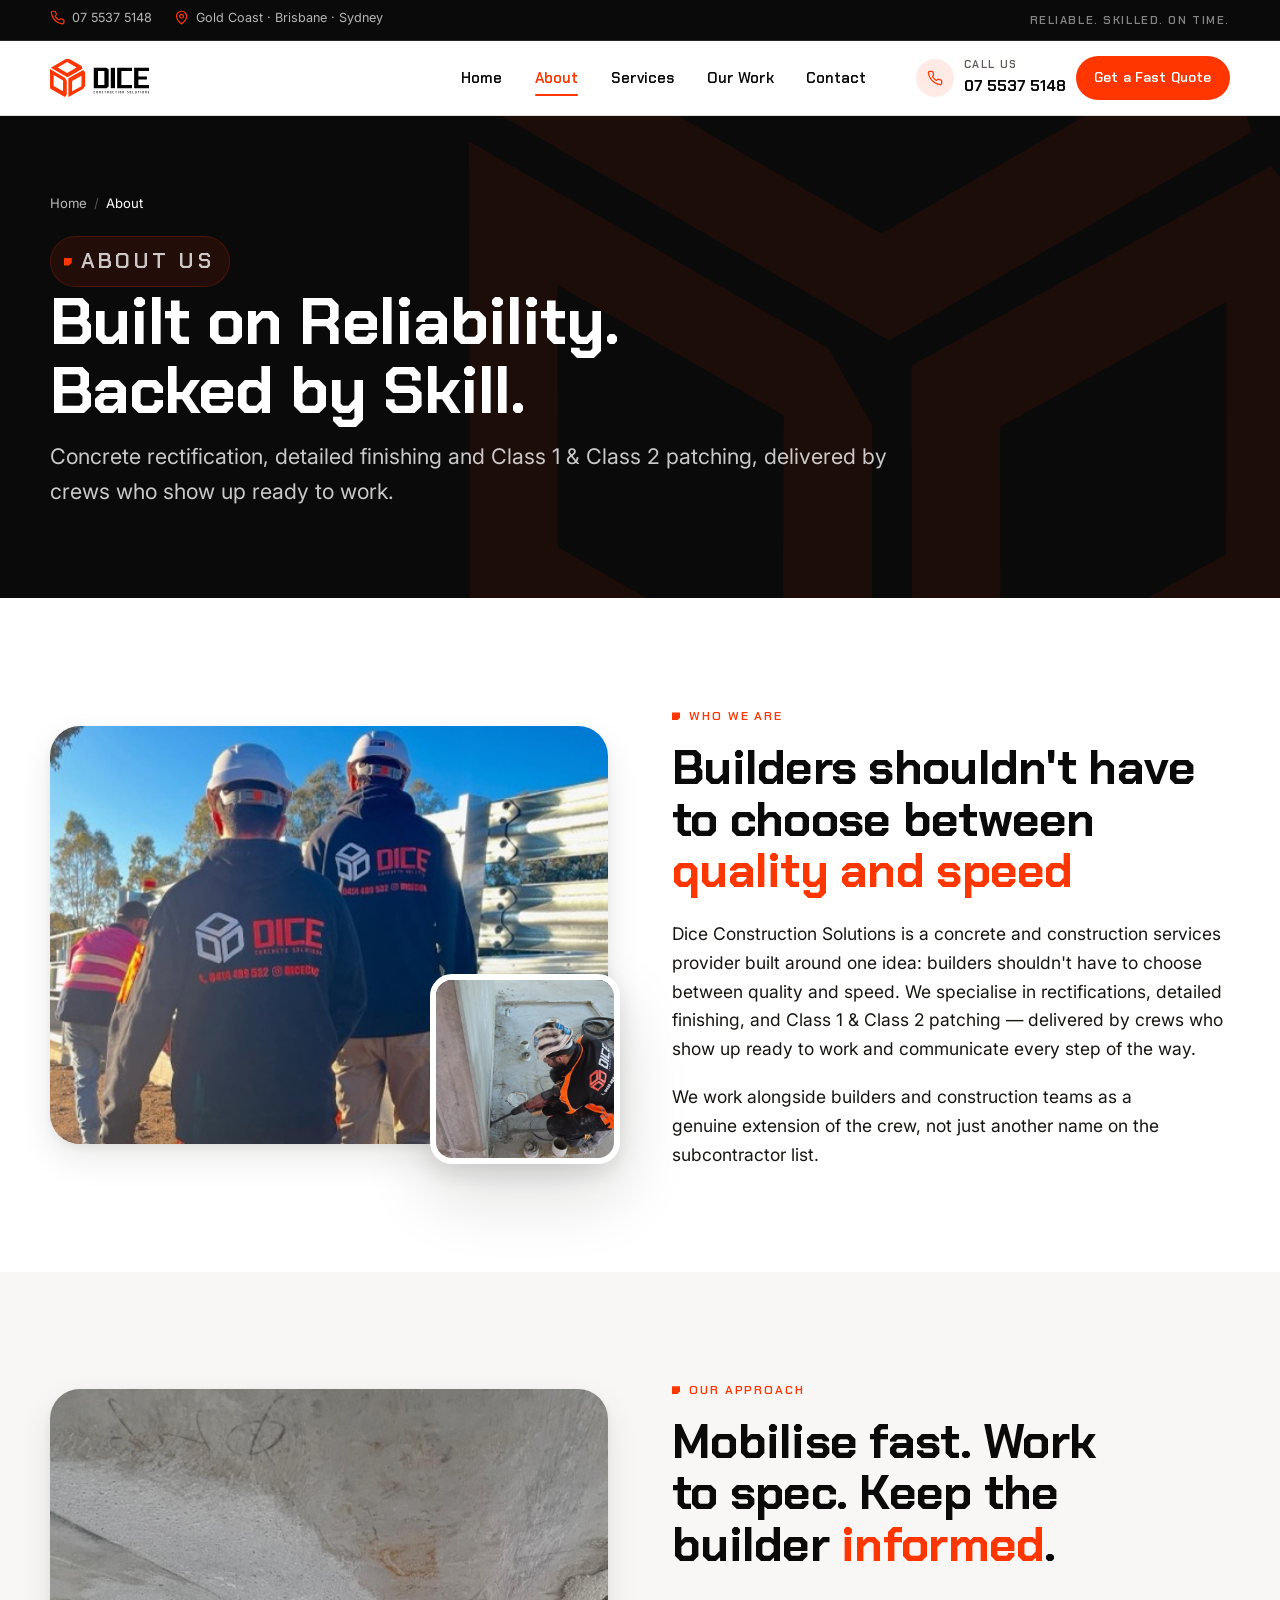
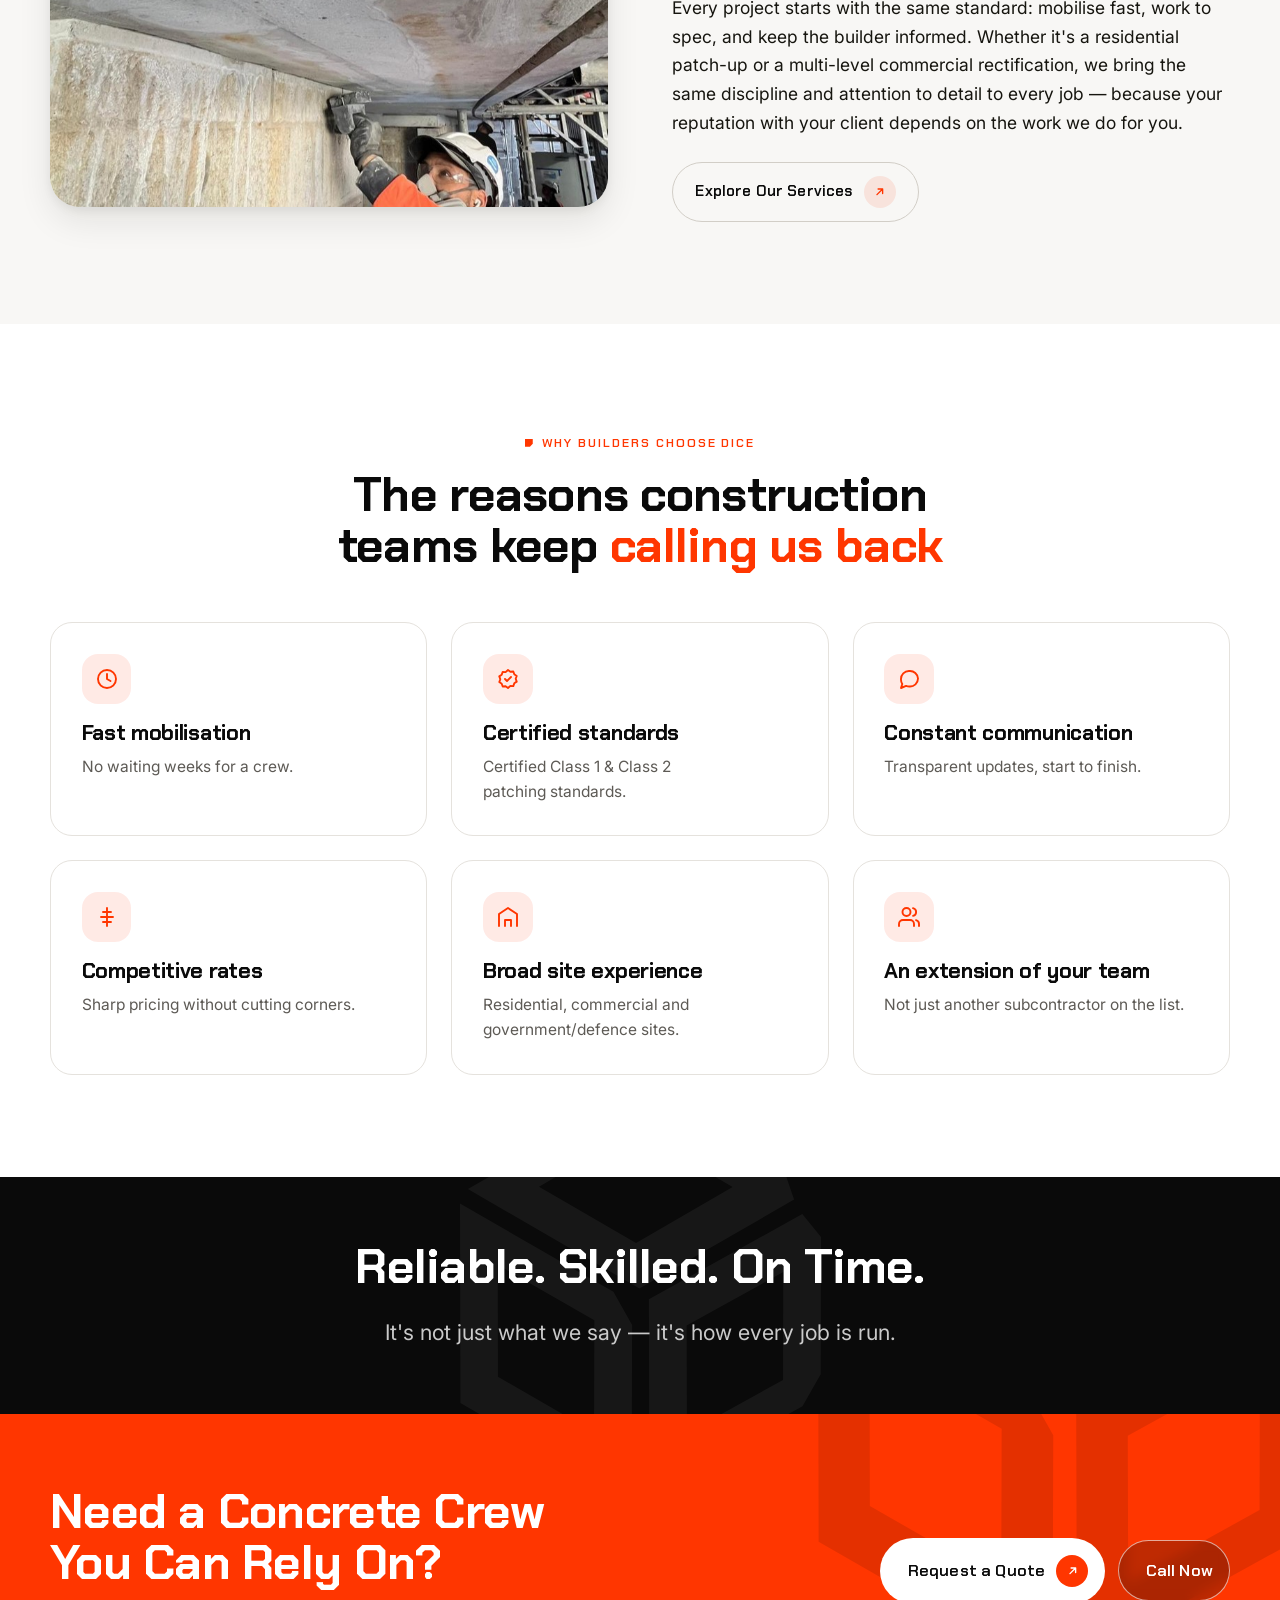
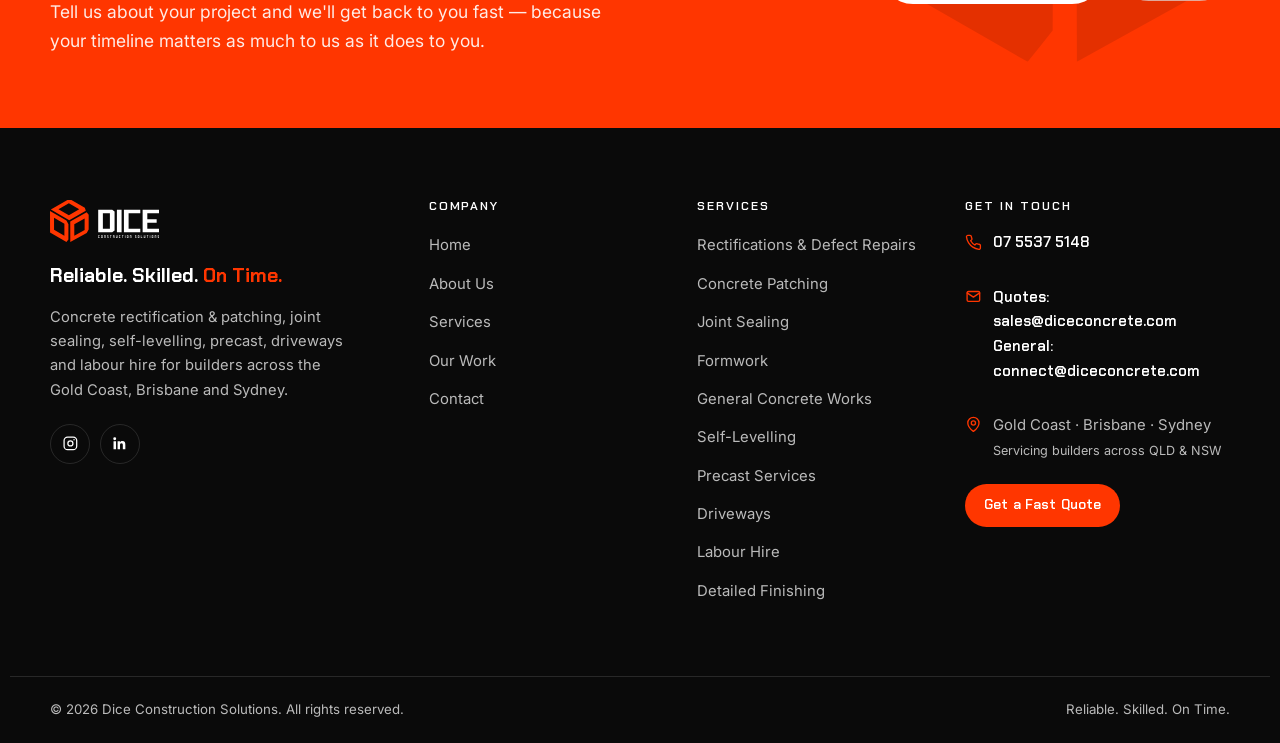
==== commit f586d137: "Rebrand to Dice Construction Solutions and add new services - New logo (Construction Solutions) and " ====
--- a/about/index.html
+++ b/about/index.html
@@ -4,24 +4,24 @@
 <meta charset="utf-8">
 <meta name="viewport" content="width=device-width, initial-scale=1">
 
-<title>About Dice Concrete Solutions | Concrete Specialists</title>
-<meta name="description" content="Learn about Dice Concrete Solutions — a concrete rectification and patching specialist built on reliability, skill and on-time delivery for builders across QLD &amp; NSW.">
-<link rel="canonical" href="https://diceconc.com.au/about/">
+<title>About Dice Construction Solutions | Concrete &amp; Construction Specialists</title>
+<meta name="description" content="Learn about Dice Construction Solutions — a concrete rectification and patching specialist built on reliability, skill and on-time delivery for builders across QLD &amp; NSW.">
+<link rel="canonical" href="https://diceconstru.com/about/">
 
 <meta name="robots" content="index, follow, max-image-preview:large">
 <meta name="theme-color" content="#0a0a0a">
 
 <meta property="og:type" content="website">
-<meta property="og:site_name" content="Dice Concrete Solutions">
+<meta property="og:site_name" content="Dice Construction Solutions">
 <meta property="og:locale" content="en_AU">
-<meta property="og:title" content="About Dice Concrete Solutions | Concrete Specialists">
+<meta property="og:title" content="About Dice Construction Solutions | Concrete &amp; Construction Specialists">
 <meta property="og:description" content="A concrete rectification and patching specialist built on reliability, skill and on-time delivery for builders across QLD &amp; NSW.">
-<meta property="og:url" content="https://diceconc.com.au/about/">
-<meta property="og:image" content="https://diceconc.com.au/assets/img/og-image.jpg">
+<meta property="og:url" content="https://diceconstru.com/about/">
+<meta property="og:image" content="https://diceconstru.com/assets/img/og-image.jpg">
 <meta property="og:image:width" content="1200">
 <meta property="og:image:height" content="630">
 <meta name="twitter:card" content="summary_large_image">
-<meta name="twitter:image" content="https://diceconc.com.au/assets/img/og-image.jpg">
+<meta name="twitter:image" content="https://diceconstru.com/assets/img/og-image.jpg">
 
 <link rel="icon" href="../favicon.ico" sizes="32x32">
 <link rel="icon" href="../favicon.svg" type="image/svg+xml">
@@ -39,18 +39,18 @@
   "@graph": [
     {
       "@type": "AboutPage",
-      "@id": "https://diceconc.com.au/about/#webpage",
-      "url": "https://diceconc.com.au/about/",
-      "name": "About Dice Concrete Solutions | Concrete Specialists",
+      "@id": "https://diceconstru.com/about/#webpage",
+      "url": "https://diceconstru.com/about/",
+      "name": "About Dice Construction Solutions | Concrete & Construction Specialists",
       "inLanguage": "en-AU",
-      "about": { "@id": "https://diceconc.com.au/#business" },
-      "isPartOf": { "@id": "https://diceconc.com.au/#website" }
+      "about": { "@id": "https://diceconstru.com/#business" },
+      "isPartOf": { "@id": "https://diceconstru.com/#website" }
     },
     {
       "@type": "BreadcrumbList",
       "itemListElement": [
-        { "@type": "ListItem", "position": 1, "name": "Home", "item": "https://diceconc.com.au/" },
-        { "@type": "ListItem", "position": 2, "name": "About", "item": "https://diceconc.com.au/about/" }
+        { "@type": "ListItem", "position": 1, "name": "Home", "item": "https://diceconstru.com/" },
+        { "@type": "ListItem", "position": 2, "name": "About", "item": "https://diceconstru.com/about/" }
       ]
     }
   ]
@@ -82,8 +82,8 @@
 
 <header class="site-header">
   <div class="container site-header__inner">
-    <a class="brand" href=".." aria-label="Dice Concrete Solutions — home">
-      <img src="../assets/img/logo-full.svg" alt="Dice Concrete Solutions" width="548" height="211">
+    <a class="brand" href=".." aria-label="Dice Construction Solutions — home">
+      <img src="../assets/img/logo-full.svg" alt="Dice Construction Solutions" width="548" height="211">
     </a>
     <nav class="nav" aria-label="Main">
       <ul class="nav__list">
@@ -117,7 +117,7 @@
   <div class="drawer__scrim" aria-hidden="true"></div>
   <div class="drawer__panel" role="dialog" aria-modal="true" aria-label="Site menu">
     <div class="drawer__top">
-      <span class="brand"><img src="../assets/img/logo-full-light.svg" alt="Dice Concrete Solutions" width="548" height="211"></span>
+      <span class="brand"><img src="../assets/img/logo-full-light.svg" alt="Dice Construction Solutions" width="548" height="211"></span>
       <button class="drawer__close" type="button" aria-label="Close menu">
         <svg viewBox="0 0 24 24" fill="none" stroke="currentColor" stroke-width="2.2" aria-hidden="true"><path d="M5 5l14 14M19 5L5 19"/></svg>
       </button>
@@ -167,18 +167,18 @@
                  sizes="(min-width: 940px) 46vw, 92vw"
                  width="960" height="540" loading="lazy" decoding="async"
                  style="aspect-ratio:4/3"
-                 alt="Two Dice Concrete Solutions crew members in branded hoodies and hard hats walking beside a newly finished concrete barrier on site.">
+                 alt="Two Dice Construction Solutions crew members in branded hoodies and hard hats walking beside a newly finished concrete barrier on site.">
           </div>
           <div class="media-stack__inset">
             <img src="../assets/img/work-core-drilling-480.jpg" width="480" height="640" loading="lazy" decoding="async"
-                 alt="Dice Concrete Solutions worker using a rotary hammer around floor penetrations in a concrete slab.">
+                 alt="Dice Construction Solutions worker using a rotary hammer around floor penetrations in a concrete slab.">
           </div>
         </div>
 
         <div class="reveal" data-reveal-delay="80">
           <p class="eyebrow">Who We Are</p>
           <h2 id="who-title">Builders shouldn't have to choose between <span class="accent">quality and speed</span></h2>
-          <p>Dice Concrete Solutions is a concrete services provider built around one idea: builders shouldn't have to choose between quality and speed. We specialise in rectifications, detailed finishing, and Class 1 &amp; Class 2 patching — delivered by crews who show up ready to work and communicate every step of the way.</p>
+          <p>Dice Construction Solutions is a concrete and construction services provider built around one idea: builders shouldn't have to choose between quality and speed. We specialise in rectifications, detailed finishing, and Class 1 &amp; Class 2 patching — delivered by crews who show up ready to work and communicate every step of the way.</p>
           <p>We work alongside builders and construction teams as a genuine extension of the crew, not just another name on the subcontractor list.</p>
         </div>
       </div>
@@ -206,7 +206,7 @@
                  sizes="(min-width: 940px) 46vw, 92vw"
                  width="800" height="1066" loading="lazy" decoding="async"
                  style="aspect-ratio:4/3;object-fit:cover"
-                 alt="Dice Concrete Solutions tradesperson hand-trowelling a patch repair to a concrete soffit while wearing a respirator.">
+                 alt="Dice Construction Solutions tradesperson hand-trowelling a patch repair to a concrete soffit while wearing a respirator.">
           </div>
         </div>
       </div>
@@ -286,16 +286,16 @@
 <footer class="site-footer">
   <div class="container site-footer__main">
     <div class="footer__brand">
-      <a class="brand" href=".." aria-label="Dice Concrete Solutions — home">
-        <img src="../assets/img/logo-full-light.svg" alt="Dice Concrete Solutions" width="548" height="211">
+      <a class="brand" href=".." aria-label="Dice Construction Solutions — home">
+        <img src="../assets/img/logo-full-light.svg" alt="Dice Construction Solutions" width="548" height="211">
       </a>
       <p class="footer__tagline">Reliable. Skilled. <span>On Time.</span></p>
-      <p class="footer__about">Concrete rectification, Class 1 &amp; 2 patching, formwork and precast services for builders across the Gold Coast, Brisbane and Sydney.</p>
+      <p class="footer__about">Concrete rectification &amp; patching, joint sealing, self-levelling, precast, driveways and labour hire for builders across the Gold Coast, Brisbane and Sydney.</p>
       <div class="socials">
-        <a href="https://www.instagram.com/diceconc/" target="_blank" rel="noopener noreferrer" aria-label="Dice Concrete Solutions on Instagram">
+        <a href="https://www.instagram.com/diceconstru/" target="_blank" rel="noopener noreferrer" aria-label="Dice Construction Solutions on Instagram">
           <svg viewBox="0 0 24 24" fill="none" stroke="currentColor" stroke-width="1.8" stroke-linecap="round" stroke-linejoin="round" aria-hidden="true"><rect x="3" y="3" width="18" height="18" rx="5"/><circle cx="12" cy="12" r="3.6"/><circle cx="17.2" cy="6.8" r="1" fill="currentColor" stroke="none"/></svg>
         </a>
-        <a href="https://www.linkedin.com/company/dice-concrete" target="_blank" rel="noopener noreferrer" aria-label="Dice Concrete Solutions on LinkedIn">
+        <a href="https://www.linkedin.com/company/dice-concrete" target="_blank" rel="noopener noreferrer" aria-label="Dice Construction Solutions on LinkedIn">
           <svg viewBox="0 0 24 24" fill="currentColor" aria-hidden="true"><path d="M20.4 20.5h-3.5v-5.6c0-1.3 0-3-1.9-3s-2.1 1.4-2.1 2.9v5.7H9.4V9h3.4v1.6c.5-.9 1.6-1.9 3.4-1.9 3.6 0 4.3 2.4 4.3 5.5v6.3ZM5.3 7.4a2.1 2.1 0 1 1 0-4.2 2.1 2.1 0 0 1 0 4.2ZM3.6 9h3.6v11.5H3.6V9Z"/></svg>
         </a>
       </div>
@@ -315,11 +315,14 @@
       <h2 class="footer__title" id="footer-services-title">Services</h2>
       <ul class="footer__list">
         <li><a href="../services#rectifications">Rectifications &amp; Defect Repairs</a></li>
-        <li><a href="../services#patching">Class 1 &amp; 2 Patching</a></li>
+        <li><a href="../services#patching">Concrete Patching</a></li>
+        <li><a href="../services#joint-sealing">Joint Sealing</a></li>
         <li><a href="../services#formwork">Formwork</a></li>
         <li><a href="../services#general">General Concrete Works</a></li>
         <li><a href="../services#self-levelling">Self-Levelling</a></li>
         <li><a href="../services#precast">Precast Services</a></li>
+        <li><a href="../services#driveways">Driveways</a></li>
+        <li><a href="../services#labour">Labour Hire</a></li>
         <li><a href="../services#finishing">Detailed Finishing</a></li>
       </ul>
     </nav>
@@ -345,7 +348,7 @@
     </div>
   </div>
   <div class="container site-footer__bottom">
-    <p>&copy; <span data-year>2026</span> Dice Concrete Solutions. All rights reserved.</p>
+    <p>&copy; <span data-year>2026</span> Dice Construction Solutions. All rights reserved.</p>
     <p>Reliable. Skilled. On Time.</p>
   </div>
 </footer>
